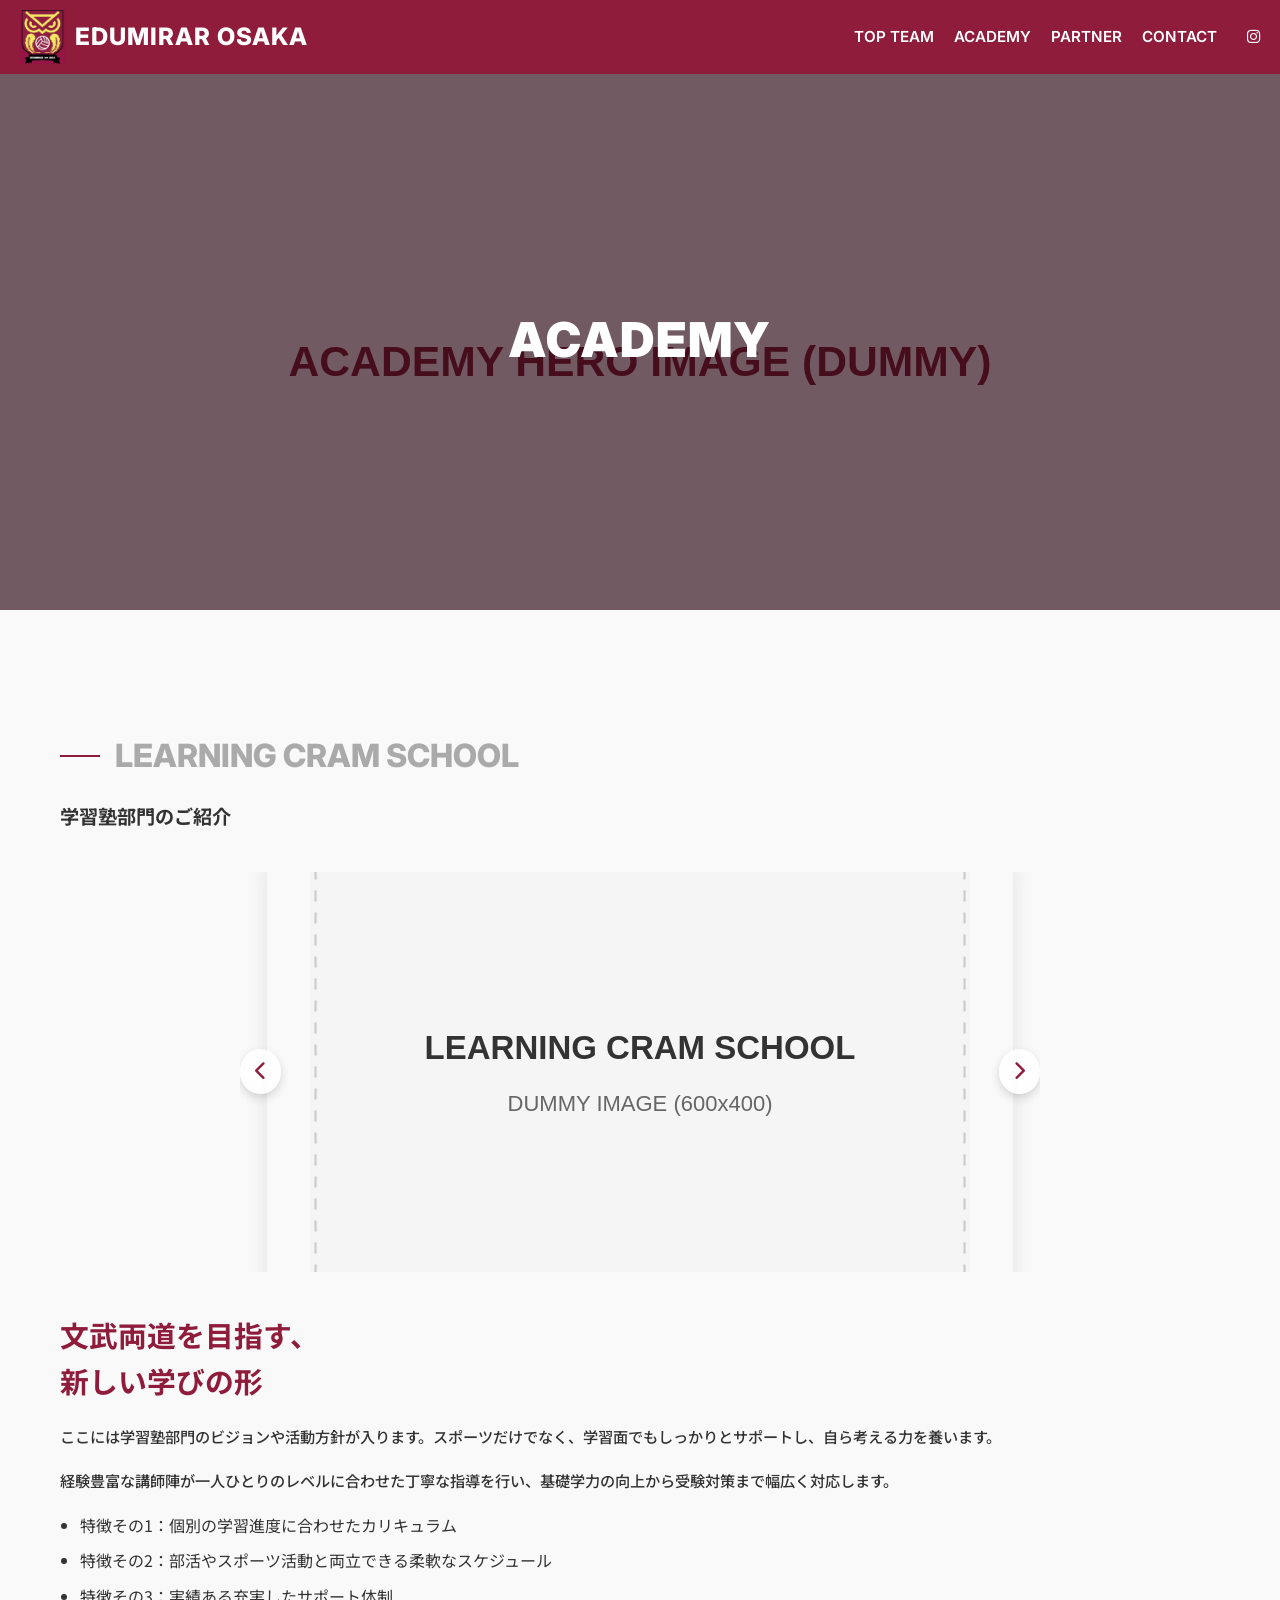
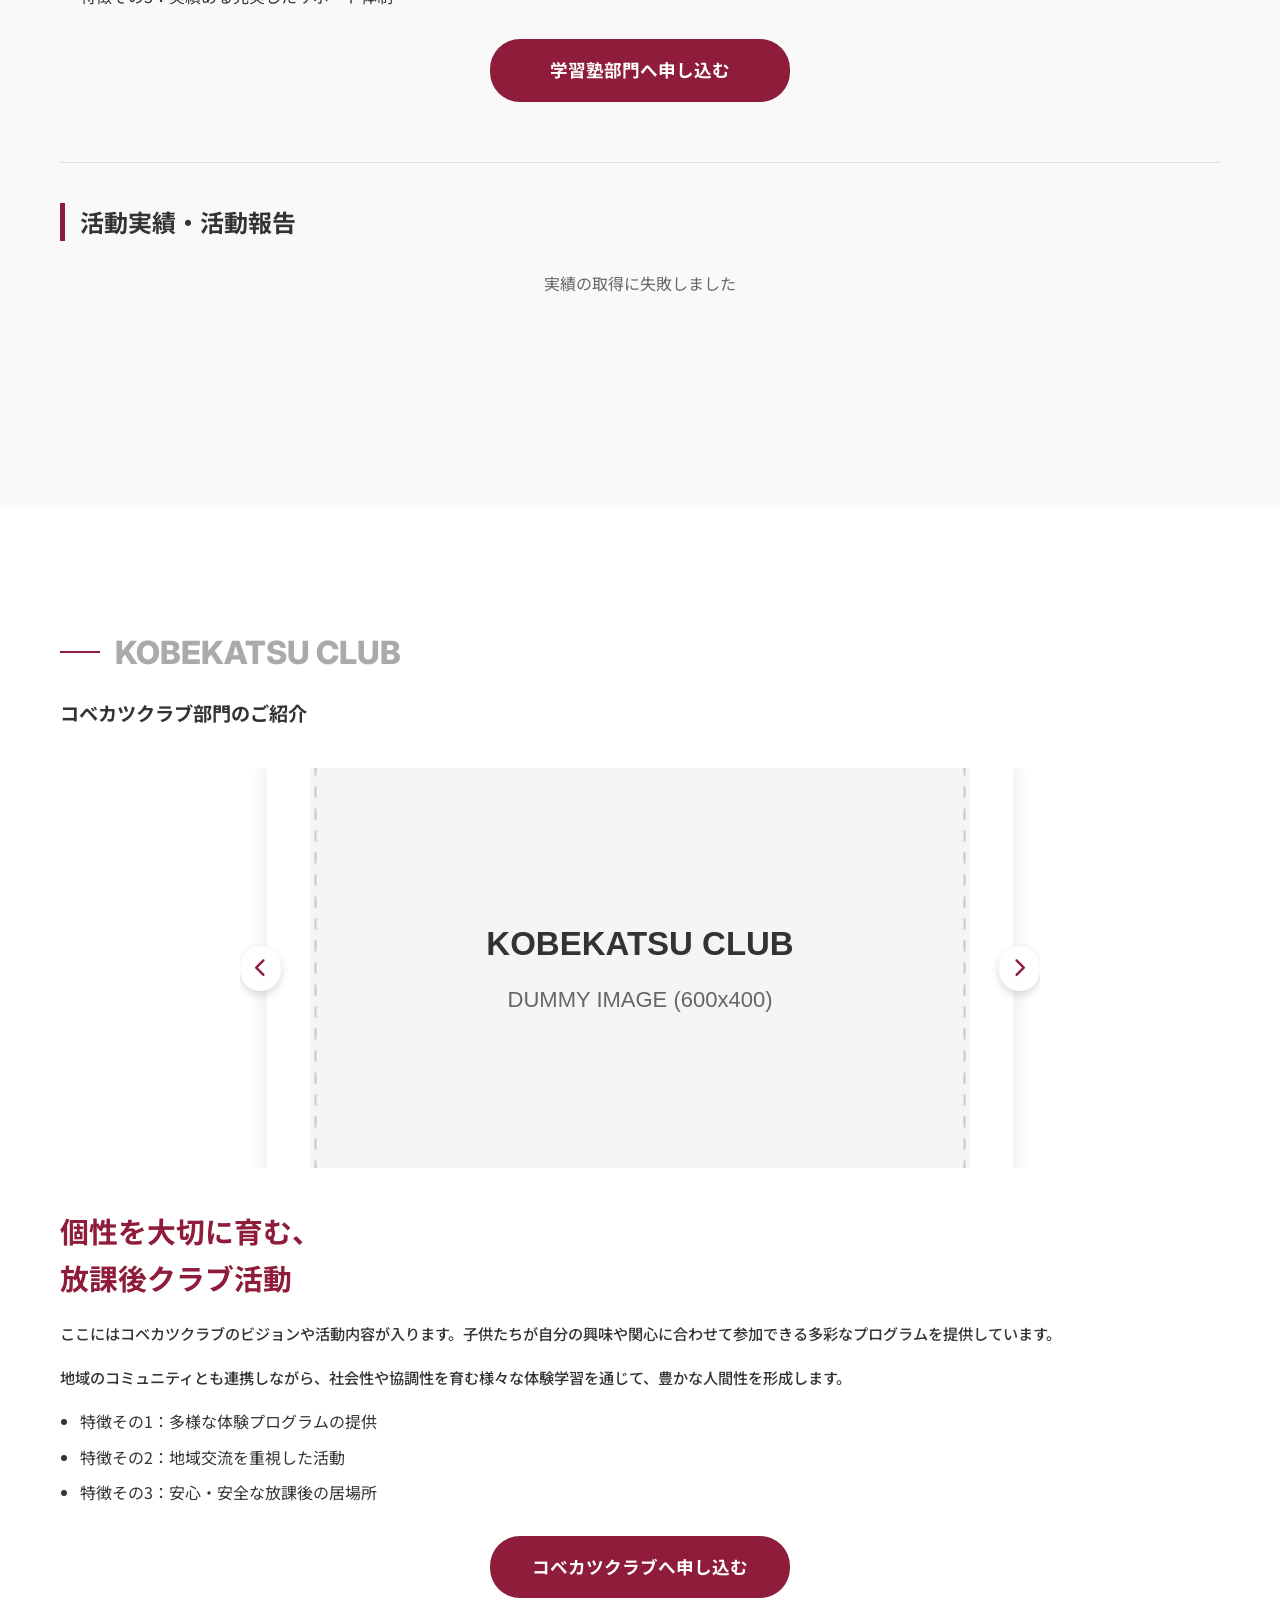
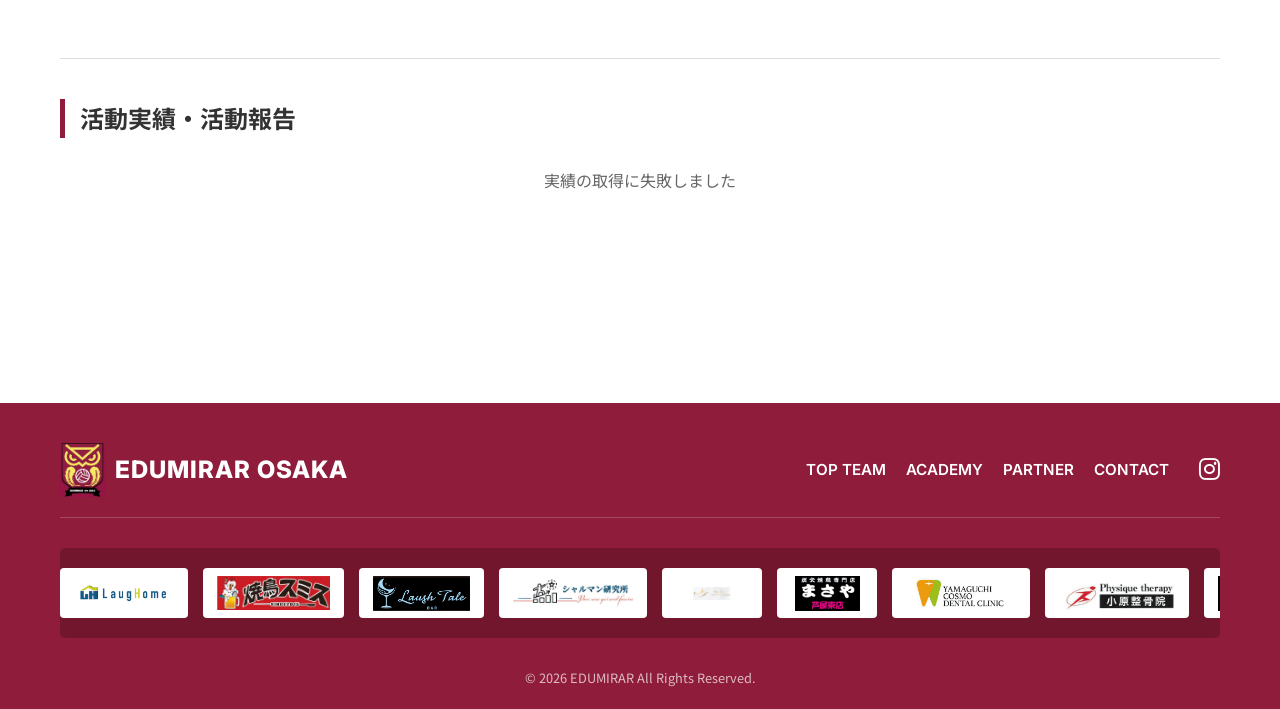
==== academy.html @ 3b564c95 "ホームページの公開用コミット" ====
<!DOCTYPE html>
<html lang="ja">

<head>
    <meta charset="UTF-8">
    <meta name="viewport" content="width=device-width, initial-scale=1.0">
    <title>ACADEMY | EDUMIRAR OFFICIAL SITE</title>
    <link rel="stylesheet" href="css/style.css">
    <link rel="stylesheet" href="https://cdnjs.cloudflare.com/ajax/libs/font-awesome/6.4.0/css/all.min.css">
    <style>
        @media (min-width: 993px) {
            .message-flex-reverse {
                flex-direction: row-reverse;
            }
        }
    </style>
</head>

<body>

    <!-- ================= HEADER ================= -->
    <header>
        <div class="header-inner">
            <div class="logo-area">
                <!-- ロゴ画像: images/logo.png -->
                <a href="index.html" style="display: flex; align-items: center; gap: 10px;">
                    <img src="images/EDU-02.png" alt="EDUMIRAR" class="logo-icon">
                    <span class="logo-text">EDUMIRAR OSAKA</span>
                </a>
            </div>

            <!-- PC Navigation -->
            <nav class="pc-nav">
                <a href="top-team.html">TOP TEAM</a>
                <a href="academy.html">ACADEMY</a>
                <a href="partner.html">PARTNER</a>
                <a href="contact.html">CONTACT</a>
                <a href="https://www.instagram.com/edumirar_osaka?igsh=d253eTNsYndmdXB6" target="_blank"
                    rel="noopener noreferrer" class="sns-icon" aria-label="Instagram"><i
                        class="fa-brands fa-instagram"></i></a>
            </nav>

            <!-- Mobile Hamburger -->
            <div class="hamburger">
                <span></span>
                <span></span>
                <span></span>
            </div>
        </div>
    </header>

    <!-- Mobile Menu Overlay -->
    <div class="mobile-menu">
        <div class="mobile-menu-grid">
            <div class="mobile-menu-block">
                <h3>TOP TEAM</h3>
                <ul>
                    <li><a href="top-team.html">年間スケジュール</a></li>
                    <li><a href="top-team.html">試合結果</a></li>
                    <li><a href="top-team.html">メンバー・スタッフ</a></li>
                    <li><a href="top-team.html">監督挨拶</a></li>
                </ul>
            </div>
            <div class="mobile-menu-block">
                <h3>ACADEMY</h3>
                <ul>
                    <li><a href="academy.html">コベカツクラブ</a></li>
                    <li><a href="academy.html">〇〇校</a></li>
                    <li><a href="academy.html">募集要項</a></li>
                    <li><a href="academy.html">問い合わせ</a></li>
                </ul>
            </div>
            <div class="mobile-menu-block">
                <h3>PARTNER</h3>
                <ul>
                    <li><a href="partner.html">法人様向け</a></li>
                    <li><a href="partner.html">個人の方向け</a></li>
                    <li><a href="partner.html">活動報告</a></li>
                    <li><a href="contact.html">問い合わせ</a></li>
                </ul>
            </div>
            <div class="mobile-menu-block">
                <h3>CONTACT</h3>
                <ul>
                    <li><a href="contact.html">入団・体験</a></li>
                    <li><a href="contact.html">練習試合申し込み</a></li>
                    <li><a href="contact.html">スポンサー各種</a></li>
                </ul>
            </div>

        </div>
    </div>

    <main class="main-content">

        <!-- Hero / Top Banner -->
        <section class="team-hero" style="background-image: url('images/academy-hero-dummy.svg');">
            <div class="hero-overlay-center">
                <h1>ACADEMY</h1>
            </div>
        </section>

        <!-- LEARNING CRAM SCHOOL SECTION -->
        <section id="cram" class="message-sec" style="background-color: #f9f9f9;">
            <div class="container line-heading-container">
                <h2 class="line-heading">LEARNING CRAM SCHOOL</h2>
                <p class="feature-head" style="text-align: left; margin-bottom: 40px;">学習塾部門のご紹介</p>
                <!-- 追加: スライドショーエリア -->
                <div class="academy-slider-container">
                    <button class="slider-arrow prev cram-prev"><i class="fa-solid fa-chevron-left"></i></button>
                    <div class="academy-slider cram-slider">
                        <div class="academy-slide active-slide">
                            <img src="images/cram-school-dummy.svg" alt="LEARNING CRAM SCHOOL 1">
                        </div>
                        <div class="academy-slide">
                            <img src="images/cram-school-dummy.svg" alt="LEARNING CRAM SCHOOL 2">
                        </div>
                        <div class="academy-slide">
                            <img src="images/cram-school-dummy.svg" alt="LEARNING CRAM SCHOOL 3">
                        </div>
                    </div>
                    <button class="slider-arrow next cram-next"><i class="fa-solid fa-chevron-right"></i></button>
                </div>

                <div class="message-flex" style="margin-top: 40px;">
                    <div class="message-right" style="flex: 1; text-align: left;">
                        <h3 style="font-size: 1.8rem; margin-bottom: 20px; color: var(--primary-color);">
                            文武両道を目指す、<br>新しい学びの形</h3>
                        <p>ここには学習塾部門のビジョンや活動方針が入ります。スポーツだけでなく、学習面でもしっかりとサポートし、自ら考える力を養います。</p>
                        <p>経験豊富な講師陣が一人ひとりのレベルに合わせた丁寧な指導を行い、基礎学力の向上から受験対策まで幅広く対応します。</p>
                        <ul style="margin-top: 20px; padding-left: 20px; list-style-type: disc;">
                            <li style="margin-bottom: 10px;">特徴その1：個別の学習進度に合わせたカリキュラム</li>
                            <li style="margin-bottom: 10px;">特徴その2：部活やスポーツ活動と両立できる柔軟なスケジュール</li>
                            <li style="margin-bottom: 10px;">特徴その3：実績ある充実したサポート体制</li>
                        </ul>
                        <!-- 追加: 申し込みページへの誘導ボタン -->
                        <div style="margin-top: 30px; text-align: center;">
                            <a href="contact.html" class="btn btn-primary"
                                style="padding: 15px 40px; font-size: 1.1rem; width: 80%; max-width: 300px;">学習塾部門へ申し込む</a>
                        </div>
                    </div>
                </div>

                <!-- 追加: 活動実績・活動報告の欄 -->
                <div class="activity-sec" style="margin-top: 60px; padding-top: 40px; border-top: 1px solid #ddd;">
                    <h3 class="activity-title" style="margin-bottom: 30px;">活動実績・活動報告</h3>
                    <div class="partner-grid" id="academy-cram-activity-list">
                        <div
                            style="background: #fff; padding: 15px; border-radius: 5px; box-shadow: 0 5px 15px rgba(0,0,0,0.05);">
                            <img src="https://placehold.co/300x200/eee/999?text=Report+1" alt="Report 1"
                                style="width: 100%; border-radius: 5px; margin-bottom: 10px;">
                            <p style="font-size: 0.85rem; color: #888;">2026.04.15</p>
                            <h4 style="font-size: 1rem; margin: 5px 0;">春期講習が終了しました</h4>
                        </div>
                        <div
                            style="background: #fff; padding: 15px; border-radius: 5px; box-shadow: 0 5px 15px rgba(0,0,0,0.05);">
                            <img src="https://placehold.co/300x200/eee/999?text=Report+2" alt="Report 2"
                                style="width: 100%; border-radius: 5px; margin-bottom: 10px;">
                            <p style="font-size: 0.85rem; color: #888;">2026.03.10</p>
                            <h4 style="font-size: 1rem; margin: 5px 0;">今年度の合格実績のご報告</h4>
                        </div>
                        <div
                            style="background: #fff; padding: 15px; border-radius: 5px; box-shadow: 0 5px 15px rgba(0,0,0,0.05);">
                            <img src="https://placehold.co/300x200/eee/999?text=Report+3" alt="Report 3"
                                style="width: 100%; border-radius: 5px; margin-bottom: 10px;">
                            <p style="font-size: 0.85rem; color: #888;">2026.02.01</p>
                            <h4 style="font-size: 1rem; margin: 5px 0;">新年度生募集のお知らせ</h4>
                        </div>
                    </div>
                </div>
            </div>
        </section>

        <!-- KOBEKATSU CLUB SECTION -->
        <section id="kobekatsu" class="message-sec">
            <div class="container line-heading-container">
                <h2 class="line-heading">KOBEKATSU CLUB</h2>
                <p class="feature-head" style="text-align: left; margin-bottom: 40px;">コベカツクラブ部門のご紹介</p>
                <!-- 追加: スライドショーエリア -->
                <div class="academy-slider-container">
                    <button class="slider-arrow prev kobekatsu-prev"><i class="fa-solid fa-chevron-left"></i></button>
                    <div class="academy-slider kobekatsu-slider">
                        <div class="academy-slide active-slide">
                            <img src="images/kobekatsu-dummy.svg" alt="KOBEKATSU CLUB 1">
                        </div>
                        <div class="academy-slide">
                            <img src="images/kobekatsu-dummy.svg" alt="KOBEKATSU CLUB 2">
                        </div>
                        <div class="academy-slide">
                            <img src="images/kobekatsu-dummy.svg" alt="KOBEKATSU CLUB 3">
                        </div>
                    </div>
                    <button class="slider-arrow next kobekatsu-next"><i class="fa-solid fa-chevron-right"></i></button>
                </div>

                <div class="message-flex" style="margin-top: 40px;">
                    <div class="message-right" style="flex: 1; text-align: left;">
                        <h3 style="font-size: 1.8rem; margin-bottom: 20px; color: var(--primary-color);">
                            個性を大切に育む、<br>放課後クラブ活動</h3>
                        <p>ここにはコベカツクラブのビジョンや活動内容が入ります。子供たちが自分の興味や関心に合わせて参加できる多彩なプログラムを提供しています。</p>
                        <p>地域のコミュニティとも連携しながら、社会性や協調性を育む様々な体験学習を通じて、豊かな人間性を形成します。</p>
                        <ul style="margin-top: 20px; padding-left: 20px; list-style-type: disc;">
                            <li style="margin-bottom: 10px;">特徴その1：多様な体験プログラムの提供</li>
                            <li style="margin-bottom: 10px;">特徴その2：地域交流を重視した活動</li>
                            <li style="margin-bottom: 10px;">特徴その3：安心・安全な放課後の居場所</li>
                        </ul>
                        <!-- 追加: 申し込みページへの誘導ボタン -->
                        <div style="margin-top: 30px; text-align: center;">
                            <a href="contact.html" class="btn btn-primary"
                                style="padding: 15px 40px; font-size: 1.1rem; width: 80%; max-width: 300px;">コベカツクラブへ申し込む</a>
                        </div>
                    </div>
                </div>

                <!-- 追加: 活動実績・活動報告の欄 -->
                <div class="activity-sec" style="margin-top: 60px; padding-top: 40px; border-top: 1px solid #ddd;">
                    <h3 class="activity-title" style="margin-bottom: 30px;">活動実績・活動報告</h3>
                    <div class="partner-grid" id="academy-kobekatsu-activity-list">
                        <div
                            style="background: #f9f9f9; padding: 15px; border-radius: 5px; box-shadow: 0 5px 15px rgba(0,0,0,0.05);">
                            <img src="https://placehold.co/300x200/eee/999?text=Report+1" alt="Report 1"
                                style="width: 100%; border-radius: 5px; margin-bottom: 10px;">
                            <p style="font-size: 0.85rem; color: #888;">2026.04.20</p>
                            <h4 style="font-size: 1rem; margin: 5px 0;">自然体験教室を開催しました</h4>
                        </div>
                        <div
                            style="background: #f9f9f9; padding: 15px; border-radius: 5px; box-shadow: 0 5px 15px rgba(0,0,0,0.05);">
                            <img src="https://placehold.co/300x200/eee/999?text=Report+2" alt="Report 2"
                                style="width: 100%; border-radius: 5px; margin-bottom: 10px;">
                            <p style="font-size: 0.85rem; color: #888;">2026.03.25</p>
                            <h4 style="font-size: 1rem; margin: 5px 0;">地域清掃ボランティア活動報告</h4>
                        </div>
                        <div
                            style="background: #f9f9f9; padding: 15px; border-radius: 5px; box-shadow: 0 5px 15px rgba(0,0,0,0.05);">
                            <img src="https://placehold.co/300x200/eee/999?text=Report+3" alt="Report 3"
                                style="width: 100%; border-radius: 5px; margin-bottom: 10px;">
                            <p style="font-size: 0.85rem; color: #888;">2026.02.15</p>
                            <h4 style="font-size: 1rem; margin: 5px 0;">工作ワークショップの様子</h4>
                        </div>
                    </div>
                </div>
            </div>
        </section>

    </main>

    <!-- ================= FOOTER ================= -->
    <footer class="new-footer">
        <div class="container">
            <div class="footer-top-row">
                <div class="logo-area">
                    <a href="index.html" style="display: flex; align-items: center; gap: 10px; color: #fff; text-decoration: none;">
                        <img src="images/EDU-02.png" alt="EDUMIRAR" class="logo-icon" style="width: 45px; height: auto;">
                        <span class="logo-text" style="font-family: var(--font-en); font-weight: 800; font-size: 1.5rem; letter-spacing: 1px;">EDUMIRAR OSAKA</span>
                    </a>
                </div>
                <nav class="footer-nav">
                    <a href="top-team.html">TOP TEAM</a>
                    <a href="academy.html">ACADEMY</a>
                    <a href="partner.html">PARTNER</a>
                    <a href="contact.html">CONTACT</a>
                    <a href="https://www.instagram.com/edumirar_osaka?igsh=d253eTNsYndmdXB6" target="_blank" rel="noopener noreferrer" class="sns-icon" aria-label="Instagram" style="font-size: 1.5rem;"><i class="fa-brands fa-instagram"></i></a>
                </nav>
            </div>

            <div class="footer-partners-ticker">
                <div class="ticker-content">
                    <div class="footer-partner-logo"><img src="images/ラホーム.svg" alt="ラホーム"></div>
                    <div class="footer-partner-logo"><img src="images/焼鳥スミス.svg" alt="焼鳥スミス"></div>
                    <div class="footer-partner-logo"><img src="images/ラフテル.svg" alt="ラフテル"></div>
                    <div class="footer-partner-logo"><img src="images/シャルマン研究所.svg" alt="シャルマン研究所"></div>
                    <div class="footer-partner-logo"><img src="images/ネオファースト.svg" alt="ネオファースト"></div>
                    <div class="footer-partner-logo"><img src="images/まさや.svg" alt="まさや"></div>
                    <div class="footer-partner-logo"><img src="images/山口コスモデンタルクリニック.svg" alt="山口コスモデンタルクリニック"></div>
                    <div class="footer-partner-logo"><img src="images/小原整骨院.svg" alt="小原整骨院"></div>
                    <div class="footer-partner-logo"><img src="images/ゴベルナンテ.svg" alt="ゴベルナンテ"></div>
                    <!-- Duplicate for infinite scroll loop -->
                    <div class="footer-partner-logo"><img src="images/ラホーム.svg" alt="ラホーム"></div>
                    <div class="footer-partner-logo"><img src="images/焼鳥スミス.svg" alt="焼鳥スミス"></div>
                    <div class="footer-partner-logo"><img src="images/ラフテル.svg" alt="ラフテル"></div>
                    <div class="footer-partner-logo"><img src="images/シャルマン研究所.svg" alt="シャルマン研究所"></div>
                    <div class="footer-partner-logo"><img src="images/ネオファースト.svg" alt="ネオファースト"></div>
                    <div class="footer-partner-logo"><img src="images/まさや.svg" alt="まさや"></div>
                    <div class="footer-partner-logo"><img src="images/山口コスモデンタルクリニック.svg" alt="山口コスモデンタルクリニック"></div>
                    <div class="footer-partner-logo"><img src="images/小原整骨院.svg" alt="小原整骨院"></div>
                    <div class="footer-partner-logo"><img src="images/ゴベルナンテ.svg" alt="ゴベルナンテ"></div>
                </div>
            </div>

            <div class="copyright" style="text-align: center; margin-top: 30px; font-size: 0.8rem; opacity: 0.7;">
                &copy; 2026 EDUMIRAR All Rights Reserved.
            </div>
        </div>
    </footer>

    <script src="js/script.js"></script>
    <script src="js/sheets-sync.js"></script>
</body>

</html>
---- css/style.css ----
@import url('https://fonts.googleapis.com/css2?family=Inter:wght@400;600;800;900&family=Noto+Sans+JP:wght@400;500;700;900&display=swap');
@import url('https://cdnjs.cloudflare.com/ajax/libs/font-awesome/6.4.0/css/all.min.css');

:root {
    --primary-color: #8e1c3a;
    --primary-light: #c08598;
    --primary-dark: #6e1129;
    --bg-primary-dark-alpha: rgba(142, 28, 58, 0.9);
    --text-main: #333333;
    --text-light: #ffffff;
    --bg-main: #ffffff;
    --bg-gray: #f5f5f5;
    --bg-dark: #333333;
    --font-en: 'Inter', sans-serif;
    --font-jp: 'Noto Sans JP', sans-serif;
    --transition: all 0.3s ease-in-out;
}

* {
    margin: 0;
    padding: 0;
    box-sizing: border-box;
}

html {
    font-size: 16px;
    scroll-behavior: smooth;
}

body {
    font-family: var(--font-jp);
    color: var(--text-main);
    background-color: var(--bg-main);
    line-height: 1.6;
    overflow-x: hidden;
}

a {
    text-decoration: none;
    color: inherit;
    transition: var(--transition);
}

ul {
    list-style: none;
}

img {
    max-width: 100%;
    height: auto;
    display: block;
}

.container {
    width: 100%;
    max-width: 1200px;
    margin: 0 auto;
    padding: 0 20px;
}

/* UTILITIES */
.bg-primary {
    background-color: var(--primary-color);
}

.bg-dark {
    background-color: var(--bg-dark);
}

.bg-light-pink {
    background-color: #e5b5c5;
}

.bg-primary-dark-alpha {
    background-color: var(--bg-primary-dark-alpha);
}

.bg-white {
    background-color: #ffffff;
}

.text-white {
    color: #ffffff !important;
}

.text-primary {
    color: var(--primary-color) !important;
}

.text-center {
    text-align: center;
}

.text-right {
    text-align: right;
}

.mt-3 {
    margin-top: 1rem;
}

.mt-4 {
    margin-top: 1.5rem;
}

.mt-5 {
    margin-top: 3rem;
}

.pt-5 {
    padding-top: 3rem;
}

.pb-5 {
    padding-bottom: 3rem;
}

.btn {
    display: inline-block;
    padding: 12px 30px;
    font-weight: bold;
    border-radius: 30px;
    text-align: center;
    cursor: pointer;
    border: 2px solid transparent;
}

.btn-sm {
    padding: 8px 20px;
    font-size: 0.9rem;
}

.btn-primary {
    background-color: var(--primary-color);
    color: #fff;
}

.btn-primary:hover {
    background-color: #fff;
    color: var(--primary-color);
    border-color: var(--primary-color);
}

.btn-primary-dark {
    background-color: var(--primary-dark);
    color: #fff;
    border-radius: 5px;
}

.btn-outline-white {
    border-color: #fff;
    color: #fff;
}

.btn-outline-white:hover {
    background-color: #fff;
    color: var(--primary-color);
}

.btn-white {
    background-color: #fff;
    color: var(--primary-color);
}

.btn-full {
    display: block;
    width: 100%;
}

.btn-text-red {
    color: #ffcccc;
    text-decoration: underline;
    display: block;
    margin-bottom: 5px;
    font-size: 0.9rem;
}

.btn-text-red:hover {
    color: #fff;
}

/* HEADER */
header {
    background-color: var(--primary-color);
    color: var(--text-light);
    position: fixed;
    top: 0;
    left: 0;
    width: 100%;
    z-index: 1000;
    padding: 10px 0;
    transition: var(--transition);
}

.header-inner {
    display: flex;
    justify-content: space-between;
    align-items: center;
    padding: 0 20px;
    max-width: 1400px;
    margin: 0 auto;
}

.logo-icon {
    width: 45px;
    height: auto;
    object-fit: contain;
}

.logo-text {
    font-family: var(--font-en);
    font-weight: 800;
    font-size: 1.5rem;
    letter-spacing: 1px;
}

.pc-nav {
    display: flex;
    align-items: center;
    gap: 20px;
}

.pc-nav a {
    font-family: var(--font-en);
    font-weight: 600;
    font-size: 0.95rem;
}

.pc-nav a:hover {
    opacity: 0.7;
}

.sns-icon {
    font-size: 1.5rem;
    margin-left: 10px;
}

.hamburger {
    display: none;
    cursor: pointer;
    z-index: 1100;
    width: 30px;
    height: 20px;
    position: relative;
}

.hamburger span {
    display: block;
    width: 100%;
    height: 2px;
    background-color: var(--text-light);
    position: absolute;
    transition: var(--transition);
}

.hamburger span:nth-child(1) {
    top: 0;
}

.hamburger span:nth-child(2) {
    top: 9px;
}

.hamburger span:nth-child(3) {
    bottom: 0;
}

.hamburger.is-active span:nth-child(1) {
    transform: translateY(9px) rotate(45deg);
}

.hamburger.is-active span:nth-child(2) {
    opacity: 0;
}

.hamburger.is-active span:nth-child(3) {
    transform: translateY(-9px) rotate(-45deg);
}

.mobile-menu {
    position: fixed;
    top: 0;
    right: -100%;
    width: 100%;
    height: 100vh;
    background-color: var(--primary-color);
    z-index: 1050;
    transition: var(--transition);
    padding: 80px 20px 40px;
    overflow-y: auto;
    opacity: 0;
}

.mobile-menu.is-active {
    right: 0;
    opacity: 1;
}

.mobile-menu-grid {
    display: grid;
    grid-template-columns: repeat(2, 1fr);
    gap: 15px;
}

.mobile-menu-block h3 {
    color: var(--text-light);
    font-size: 1.1rem;
    border-bottom: 1px solid rgba(255, 255, 255, 0.3);
    padding-bottom: 5px;
    margin-bottom: 10px;
}

.mobile-menu-block ul li a {
    display: block;
    color: var(--text-light);
    padding: 8px 0;
    font-size: 0.9rem;
}

.main-content {
    margin-top: 70px;
}

/* INDEX PAGE */
.hero-top {
    height: 80vh;
    min-height: 500px;
    background-size: cover;
    background-position: center;
    position: relative;
    display: flex;
    align-items: center;
    justify-content: center;
}

.hero-overlay {
    position: absolute;
    top: 0;
    left: 0;
    width: 100%;
    height: 100%;
    background: rgba(142, 28, 58, 0.3);
}

.hero-title {
    position: relative;
    z-index: 1;
    color: #fff;
    font-family: var(--font-en);
    font-size: 3rem;
    font-weight: 900;
    letter-spacing: 2px;
    text-shadow: 2px 2px 10px rgba(0, 0, 0, 0.5);
    text-align: center;
}

.line-heading-container {
    padding: 60px 20px;
}

.line-heading {
    font-family: var(--font-en);
    font-size: 2rem;
    font-weight: 800;
    color: #aaa;
    margin-bottom: 20px;
    display: flex;
    align-items: center;
    gap: 15px;
}

.line-heading::before {
    content: '';
    display: inline-block;
    width: 40px;
    height: 2px;
    background-color: var(--primary-color);
}

.intro-content {
    background-color: var(--primary-color);
    padding: 40px;
    border-radius: 10px;
    position: relative;
    margin-top: 20px;
    display: flex;
    align-items: center;
    gap: 40px;
}

.intro-text-area {
    flex: 1;
    color: #fff;
}

.intro-text {
    color: #fff;
    font-size: 1.5rem;
    font-weight: bold;
    margin-bottom: 20px;
}

.intro-desc {
    font-size: 0.95rem; /* ちょっと小さめ */
    line-height: 1.8;
    color: rgba(255, 255, 255, 0.9);
}

.video-container {
    position: relative;
    width: 50%;
    max-width: 600px;
    border: 5px solid rgba(255, 255, 255, 0.2);
    border-radius: 5px;
    overflow: hidden;
    flex-shrink: 0;
}

@media screen and (max-width: 900px) {
    .intro-content {
        flex-direction: column;
        padding: 30px 20px;
        gap: 20px;
    }
    .video-container {
        width: 100%;
    }
}

.play-btn {
    position: absolute;
    top: 50%;
    left: 50%;
    transform: translate(-50%, -50%);
    width: 60px;
    height: 60px;
    background-color: var(--primary-color);
    color: #fff;
    display: flex;
    align-items: center;
    justify-content: center;
    border-radius: 50%;
    font-size: 1.5rem;
    cursor: pointer;
}

.btn-top-team {
    position: absolute;
    bottom: -20px;
    right: 20px;
    background-color: #fff;
    color: var(--primary-color);
}

.feature-head {
    font-size: 1.2rem;
    font-weight: bold;
    margin-bottom: 30px;
    text-align: center;
}

.feature-grid {
    display: flex;
    flex-direction: column;
    gap: 40px;
}

.feature-item {
    background-color: var(--primary-color);
    display: flex;
    border-radius: 10px;
    overflow: hidden;
    align-items: stretch;
    position: relative;
    opacity: 0;
    transform: translateY(20px);
    transition: all 0.6s;
}

.feature-item.visible {
    opacity: 1;
    transform: translateY(0);
}

.feature-text {
    color: #fff;
    padding: 40px;
    flex: 1;
    position: relative;
}

.f-number {
    position: absolute;
    top: 10px;
    left: 20px;
    font-size: 4rem;
    opacity: 0.1;
    font-weight: 900;
}

.feature-img {
    width: 40%;
    background-color: #ccc;
}

.feature-img img {
    width: 100%;
    height: 100%;
    object-fit: cover;
}

/* ==================== FEATURES SLIDER ==================== */
.features-slider {
    margin-top: 10px;
}

.features-tabs {
    display: flex;
    gap: 0;
    border-bottom: 2px solid #e0e0e0;
}

.features-tab {
    flex: 1;
    padding: 18px 15px;
    background: none;
    border: none;
    cursor: pointer;
    text-align: center;
    position: relative;
    transition: all 0.3s ease;
    border-bottom: 3px solid transparent;
    margin-bottom: -2px;
}

.features-tab.active {
    border-bottom-color: var(--primary-color);
}

.features-tab:hover {
    background: rgba(142, 28, 58, 0.04);
}

.tab-num {
    display: block;
    font-family: var(--font-en);
    font-size: 1.8rem;
    font-weight: 900;
    color: #ddd;
    transition: color 0.3s ease;
    line-height: 1;
    margin-bottom: 6px;
}

.features-tab.active .tab-num {
    color: var(--primary-color);
}

.tab-label {
    display: block;
    font-size: 0.8rem;
    color: #999;
    font-weight: 600;
    transition: color 0.3s ease;
}

.features-tab.active .tab-label {
    color: var(--primary-color);
}

.features-slides-wrapper {
    position: relative;
    min-height: 280px;
    overflow: hidden;
}

.features-slide {
    display: none;
    align-items: center;
    gap: 40px;
    padding: 40px 10px;
    animation: fadeSlideIn 0.5s ease forwards;
}

.features-slide.active {
    display: flex;
}

@keyframes fadeSlideIn {
    from {
        opacity: 0;
        transform: translateX(20px);
    }
    to {
        opacity: 1;
        transform: translateX(0);
    }
}

.features-slide-text {
    flex: 1;
}

.features-slide-text h3 {
    font-size: 1.5rem;
    font-weight: 800;
    color: var(--text-main);
    margin-bottom: 15px;
}

.features-slide-divider {
    width: 40px;
    height: 3px;
    background: var(--primary-color);
    margin-bottom: 20px;
}

.features-slide-text p {
    font-size: 1rem;
    line-height: 2;
    color: #555;
}

.features-slide-btn {
    display: inline-block;
    margin-top: 22px;
    padding: 11px 28px;
    background-color: var(--primary-color);
    color: #fff;
    font-size: 0.9rem;
    font-weight: 700;
    border-radius: 4px;
    text-decoration: none;
    transition: background-color 0.25s ease;
}

.features-slide-btn:hover {
    background-color: var(--primary-dark);
}

.features-slide-img {
    flex: 1;
    max-width: 50%;
}

.features-slide-img img {
    width: 100%;
    border-radius: 8px;
    box-shadow: 0 5px 20px rgba(0, 0, 0, 0.08);
}

.features-progress {
    height: 3px;
    background: #e8e8e8;
    border-radius: 2px;
    overflow: hidden;
    margin-top: 5px;
}

.features-progress-bar {
    height: 100%;
    width: 0%;
    background: var(--primary-color);
    border-radius: 2px;
    transition: width 0.1s linear;
}

@media screen and (max-width: 768px) {
    .features-slide {
        flex-direction: column;
        gap: 25px;
        padding: 30px 5px;
    }

    .features-slide-img {
        max-width: 100%;
    }

    .tab-num {
        font-size: 1.3rem;
    }

    .tab-label {
        font-size: 0.7rem;
    }

    .features-tab {
        padding: 12px 8px;
    }
}

.family-inner {
    background-color: var(--primary-color);
    padding: 30px;
    border-radius: 10px;
    display: flex;
    gap: 30px;
}

.family-links {
    flex: 1;
    display: flex;
    flex-direction: column;
    gap: 15px;
}

.family-btn {
    background-color: #fff;
    padding: 15px 20px;
    border-radius: 5px;
    display: flex;
    align-items: center;
    gap: 15px;
    color: var(--primary-color);
    font-weight: bold;
}

.fam-logo {
    width: 40px;
    height: 40px;
    object-fit: contain;
}

.family-image {
    width: 40%;
}

.family-image img {
    width: 100%;
    height: 100%;
    object-fit: cover;
    border-radius: 5px;
}

.match-info-sec {
    position: relative;
    padding: 80px 20px;
    background-size: cover;
    background-position: center;
    background-attachment: fixed;
}

.match-overlay {
    position: absolute;
    top: 0;
    left: 0;
    width: 100%;
    height: 100%;
    background-color: rgba(142, 28, 58, 0.85);
    z-index: 1;
}

.match-block {
    position: relative;
    z-index: 2;
    max-width: 800px;
    margin: 0 auto 50px;
    text-align: center;
    color: #fff;
    opacity: 0;
    transform: translateY(20px);
    transition: all 0.6s;
}

.match-block.visible {
    opacity: 1;
    transform: translateY(0);
}

.match-title {
    font-family: var(--font-en);
    font-size: 2.5rem;
    font-weight: 900;
    margin-bottom: 10px;
}

.match-league {
    font-size: 1.1rem;
    font-weight: bold;
}

.match-date {
    font-size: 1.8rem;
    font-weight: 900;
    font-family: var(--font-en);
    margin-bottom: 20px;
}

.match-date span {
    font-size: 1rem;
    font-family: var(--font-jp);
}

.match-teams {
    display: flex;
    align-items: center;
    justify-content: center;
    gap: 30px;
    background: rgba(0, 0, 0, 0.2);
    padding: 20px;
    border-radius: 10px;
}

.team {
    width: 100px;
    height: 120px;
    display: flex;
    align-items: center;
    justify-content: center;
}

.white-box {
    width: 100px;
    height: 100px;
    background-color: #fff;
}

.match-vs-info {
    font-weight: bold;
    font-family: var(--font-en);
}

.match-score .score {
    font-size: 3rem;
    font-weight: 900;
    font-family: var(--font-en);
}

.top-sponsors {
    padding: 40px 0;
    background-color: #e5b5c5;
}

.sponsor-msg {
    text-align: center;
    font-weight: bold;
    margin-bottom: 20px;
    color: var(--primary-color);
}

.sponsor-grid {
    display: flex;
    flex-wrap: wrap;
    justify-content: center;
    gap: 20px;
    margin-bottom: 20px;
}

.sponsor-grid img {
    height: 60px;
    object-fit: contain;
}

/* TOP TEAM PAGE */
.team-hero {
    height: 60vh;
    background-size: cover;
    background-position: center 25%;
    position: relative;
}

.hero-overlay-center {
    position: absolute;
    top: 0;
    left: 0;
    width: 100%;
    height: 100%;
    background: rgba(0, 0, 0, 0.5);
    display: flex;
    align-items: center;
    justify-content: center;
    text-align: center;
}

.hero-overlay-center h1 {
    color: #fff;
    font-size: 3rem;
    font-family: var(--font-en);
    font-weight: 900;
    letter-spacing: 2px;
}

.ranking-sec {
    padding: 40px 0;
}

.ranking-flex {
    display: flex;
    justify-content: space-between;
    align-items: center;
}

.ranking-league {
    font-size: 1.5rem;
    margin-bottom: 10px;
}

.rank-num {
    font-size: 4rem;
    font-weight: 900;
    font-family: var(--font-en);
    line-height: 1;
}

.rank-unit {
    font-size: 1.5rem;
    font-weight: bold;
}

.rank-sub {
    font-size: 0.9rem;
    color: #aaa;
    margin-left: 10px;
}

.message-sec {
    padding: 60px 0;
}

.message-flex {
    display: flex;
    gap: 40px;
    align-items: center;
}

.message-left {
    flex: 0 0 35%;
}

.message-right {
    flex: 1;
}

.message-left h2 {
    font-size: 2.5rem;
    font-weight: 900;
    line-height: 1.2;
    margin-bottom: 20px;
}

.message-right p {
    margin-bottom: 20px;
    font-weight: 500;
    font-size: 0.95rem;
}

.schedule-sec {
    padding: 60px 0;
    overflow: hidden;
}

.calendar-slider {
    display: flex;
    align-items: center;
    justify-content: center;
    gap: 20px;
    max-width: 800px;
    margin: 0 auto;
    position: relative;
}

.slider-arrow {
    background: none;
    border: none;
    font-size: 2rem;
    color: var(--primary-color);
    cursor: pointer;
    padding: 10px;
}

.slider-track-container {
    width: 100%;
    overflow: hidden;
}

.slider-track {
    display: flex;
    justify-content: center;
    gap: 20px;
    align-items: center;
}

.slide-item {
    transition: all 0.3s;
}

.slide-item.fade-opacity {
    opacity: 0.5;
    transform: scale(0.8);
}

.active-slide {
    z-index: 2;
    transform: scale(1.1);
    box-shadow: 0 10px 20px rgba(0, 0, 0, 0.1);
}

.calendar-header {
    background: #fff;
    font-weight: bold;
    padding: 5px;
    font-family: var(--font-en);
    color: var(--text-main);
}

.staff-heading {
    padding: 10px 20px;
    border-left: 10px solid var(--primary-dark);
    margin-bottom: 30px;
}

.staff-heading h2 {
    font-size: 1.5rem;
}

.staff-grid {
    display: grid;
    grid-template-columns: repeat(auto-fill, minmax(200px, 1fr));
    gap: 20px;
}

/* CONTACT PAGE */
.contact-page {
    min-height: 80vh;
    background-color: var(--primary-color);
    padding: 40px 0 80px;
}

.page-title {
    font-size: 2rem;
    font-weight: bold;
    margin-bottom: 40px;
    font-family: var(--font-jp);
}

.contact-grid {
    display: grid;
    grid-template-columns: repeat(3, 1fr);
    gap: 30px;
}

.contact-card {
    background-color: #fff;
    width: 100%;
    border-radius: 5px;
    box-shadow: 0 10px 30px rgba(0, 0, 0, 0.1);
    display: flex;
    flex-direction: column;
    min-height: 400px;
}

.card-inner {
    padding: 40px 30px;
    display: flex;
    flex-direction: column;
    flex: 1;
    align-items: center;
    justify-content: flex-end;
    text-align: center;
    gap: 20px;
}

.badge {
    background-color: var(--primary-color);
    color: #fff;
    padding: 10px 20px;
    border-radius: 30px;
    font-size: 1.1rem;
    width: 80%;
}

.card-desc {
    font-weight: bold;
    font-size: 0.95rem;
    min-height: 50px;
}

/* PARTNER PAGE */
.partner-hero {
    height: 50vh;
    background-color: #fff;
    overflow: hidden;
    border-bottom: 5px solid var(--primary-color);
}

.hero-split {
    display: flex;
    height: 100%;
}

.hero-left {
    flex: 1;
    display: flex;
    flex-direction: column;
    justify-content: center;
    padding: 40px;
}

.hero-subtext {
    font-weight: bold;
    font-size: 1.2rem;
    margin-bottom: 10px;
}

.hero-maintext {
    font-family: var(--font-en);
    font-size: 4rem;
    font-weight: 900;
}

.hero-img-right {
    flex: 1;
    background-size: cover;
    background-position: center;
}

.hero-img-right img {
    width: 100%;
    height: 100%;
    object-fit: cover;
}

.partner-logos-sec {
    padding: 60px 0;
}

.title-with-icon {
    display: inline-flex;
    align-items: center;
    justify-content: center;
    gap: 10px;
    font-family: var(--font-en);
    font-size: 2rem;
    border-bottom: 2px solid #fff;
    padding-bottom: 10px;
    margin-bottom: 30px;
}

.title-with-icon img {
    display: inline-block;
    flex-shrink: 0;
}

.partner-grid {
    display: grid;
    grid-template-columns: repeat(3, 1fr);
    gap: 15px;
    margin-bottom: 30px;
    justify-items: center;
}

.partner-grid img {
    background: #fff;
    padding: 10px;
    border-radius: 5px;
    width: 100%;
    max-width: 250px;
    object-fit: contain;
}

.partner-plan {
    padding: 60px 0;
}

.plan-flex {
    display: flex;
    gap: 40px;
    align-items: center;
}

.plan-info {
    flex: 1;
    color: #fff;
    padding: 40px;
    border-radius: 10px;
}

.box-red {
    background-color: var(--primary-color);
    box-shadow: 5px 5px 0px var(--primary-dark);
}

.plan-info h2 {
    font-family: var(--font-en);
    font-size: 2.5rem;
    font-weight: 900;
    margin-bottom: 10px;
}

.small-text {
    font-size: 0.9rem;
    margin-bottom: 20px;
}

.highlight-text {
    font-weight: bold;
    font-size: 1.1rem;
    margin-bottom: 15px;
    padding-bottom: 15px;
    border-bottom: 1px dotted rgba(255, 255, 255, 0.5);
}

.plan-details {
    font-size: 0.85rem;
}

.plan-img {
    width: 40%;
    display: flex;
    justify-content: center;
    align-items: center;
}

.plan-img img {
    max-width: 100%;
    width: 100%;
    height: auto;
    max-height: 350px;
    object-fit: contain;
    border-radius: 5px;
}

.personal-fund {
    padding: 60px 0;
}

.hash-tag {
    font-weight: bold;
    font-size: 1.2rem;
}

.fund-title {
    font-family: var(--font-en);
    font-size: 3rem;
    font-weight: 900;
}

.fund-info {
    flex: 1;
}

.fund-img {
    width: 40%;
}

.fund-img img {
    width: 100%;
    background: #ccc;
    min-height: 200px;
}

.activity-sec {
    padding: 60px 0;
}

.activity-title {
    font-weight: bold;
    border-left: 5px solid var(--primary-color);
    padding-left: 15px;
    font-size: 1.5rem;
}

/* FOOTER */
footer {
    background-color: var(--primary-color);
    color: var(--text-light);
    padding: 60px 0 20px;
}

.sitemap-title {
    display: flex;
    align-items: center;
    justify-content: center;
    gap: 15px;
    margin-bottom: 40px;
}

.sitemap-title h2 {
    font-family: var(--font-jp);
    font-weight: 800;
    font-size: 1.8rem;
}

.sitemap-title span {
    font-family: var(--font-en);
    font-size: 1.5rem;
    font-weight: 900;
}

.sitemap-container {
    display: grid;
    grid-template-columns: repeat(auto-fit, minmax(150px, 1fr));
    gap: 30px;
    border: 2px solid rgba(255, 255, 255, 0.8);
    padding: 30px;
    border-radius: 5px;
    margin-bottom: 40px;
}

.sitemap-col h3 {
    font-size: 1rem;
    border: 2px solid white;
    display: inline-block;
    padding: 4px 15px;
    margin-bottom: 20px;
    font-weight: bold;
}

.sitemap-col ul li {
    margin-bottom: 10px;
    position: relative;
    padding-left: 15px;
}

.sitemap-col ul li::before {
    content: '・';
    position: absolute;
    left: 0;
}

.sitemap-col ul li a {
    font-size: 0.85rem;
}

.sitemap-col ul li a:hover {
    text-decoration: underline;
}

.footer-partners {
    display: flex;
    flex-wrap: wrap;
    justify-content: center;
    gap: 15px;
    background-color: rgba(0, 0, 0, 0.2);
    padding: 20px;
    border-radius: 5px;
}

.footer-partner-logo {
    height: 40px;
    background-color: #fff;
    padding: 5px;
    border-radius: 3px;
    display: flex;
    align-items: center;
    justify-content: center;
}

.footer-partner-logo img {
    max-height: 100%;
}

.copyright {
    text-align: center;
    margin-top: 30px;
    font-size: 0.8rem;
    opacity: 0.7;
}

/* MEDIA QUERIES (Responsive) */
@media screen and (max-width: 992px) {
    .pc-nav {
        display: none;
    }

    .hamburger {
        display: block;
    }

    .sitemap-container {
        grid-template-columns: repeat(2, 1fr);
    }

    .contact-grid {
        grid-template-columns: 1fr;
    }

    .ranking-flex {
        flex-direction: column;
        gap: 20px;
        text-align: center;
    }

    .message-flex {
        flex-direction: column;
        text-align: center;
    }

    .plan-flex {
        flex-direction: column;
    }

    .plan-img,
    .fund-img {
        width: 100%;
    }
}

@media screen and (max-width: 768px) {
    .hero-split {
        flex-direction: column;
    }

    .partner-grid {
        grid-template-columns: repeat(2, 1fr);
    }

    .family-inner {
        flex-direction: column;
    }

    .family-image {
        width: 100%;
    }

    .feature-item {
        flex-direction: column;
    }

    .feature-img {
        width: 100%;
        height: 200px;
    }
}

@media screen and (max-width: 576px) {
    .sitemap-container {
        grid-template-columns: 1fr;
    }

    .logo-text {
        font-size: 1.2rem;
    }

    .hero-title {
        font-size: 2rem;
    }

    .match-teams {
        flex-direction: column;
        gap: 15px;
    }
}

/* Academy Slider Styles */
.academy-slider-container {
    display: flex;
    align-items: center;
    justify-content: center;
    gap: 20px;
    max-width: 800px;
    margin: 0 auto;
    position: relative;
    overflow: hidden;
}

.academy-slider {
    width: 100%;
    position: relative;
    height: 400px;
}

.academy-slide {
    position: absolute;
    top: 0;
    left: 0;
    width: 100%;
    height: 100%;
    opacity: 0;
    transition: opacity 0.5s ease-in-out;
    display: flex;
    justify-content: center;
}

.academy-slide.active-slide {
    opacity: 1;
    z-index: 10;
}

.academy-slide img {
    max-height: 100%;
    width: 100%;
    object-fit: contain;
}

@media screen and (max-width: 768px) {
    .academy-slider {
        height: 250px;
    }
}

/* Slider Arrow Base Styles */
.slider-arrow {
    background: rgba(255, 255, 255, 0.9);
    border: none;
    border-radius: 50%;
    width: 45px;
    height: 45px;
    font-size: 1.2rem;
    color: var(--primary-color);
    cursor: pointer;
    z-index: 20;
    display: flex;
    align-items: center;
    justify-content: center;
    box-shadow: 0 4px 10px rgba(0, 0, 0, 0.15);
    transition: all 0.3s ease;
}

.slider-arrow:hover {
    background: var(--primary-color);
    color: #fff;
    transform: scale(1.1);
}

/* ============================================
   スポンサー ランク別レイアウト
   ============================================ */

/* ランクブロック共通 */
.sponsor-rank-block {
    margin-bottom: 40px;
}

/* ランクラベル */
.sponsor-rank-label {
    font-family: var(--font-en);
    font-size: 1rem;
    font-weight: 900;
    letter-spacing: 0.12em;
    margin-bottom: 18px;
    padding: 6px 20px;
    display: inline-block;
    border-radius: 30px;
}

.gold-label {
    background: linear-gradient(135deg, #c8a000, #f5d560, #b8860b);
    color: #4a3500;
    box-shadow: 0 2px 10px rgba(200, 160, 0, 0.4);
}

.silver-label {
    background: linear-gradient(135deg, #888, #d0d0d0, #777);
    color: #222;
    box-shadow: 0 2px 10px rgba(150, 150, 150, 0.3);
}

.bronze-label {
    background: linear-gradient(135deg, #8b4513, #cd7f32, #7a3b0e);
    color: #fff;
    box-shadow: 0 2px 10px rgba(139, 69, 19, 0.3);
}

.supplier-label {
    background: linear-gradient(135deg, #2c5f2e, #63a375);
    color: #fff;
    box-shadow: 0 2px 10px rgba(44, 95, 46, 0.3);
}

/* GOLD: 1枠のみ、最大サイズで中央配置 */
.sponsor-logos-gold {
    display: flex;
    justify-content: center;
    align-items: center;
    margin-bottom: 10px;
}

.logo-gold {
    background: #fff;
    border-radius: 10px;
    padding: 20px 40px;
    box-shadow: 0 4px 20px rgba(200, 160, 0, 0.5), 0 0 0 3px #f5d560;
    display: flex;
    align-items: center;
    justify-content: center;
    transition: transform 0.2s;
}

.logo-gold:hover {
    transform: scale(1.03);
}

.logo-gold img {
    width: 280px;
    max-width: 90vw;
    height: auto;
    object-fit: contain;
}

/* SILVER: 中サイズ、横並び中央 */
.sponsor-logos-silver {
    display: flex;
    flex-wrap: wrap;
    justify-content: center;
    gap: 24px;
}

.logo-silver {
    background: #fff;
    border-radius: 8px;
    padding: 14px 28px;
    box-shadow: 0 3px 12px rgba(150, 150, 150, 0.35), 0 0 0 2px #d0d0d0;
    display: flex;
    align-items: center;
    justify-content: center;
    transition: transform 0.2s;
}

.logo-silver:hover {
    transform: scale(1.03);
}

.logo-silver img {
    width: 200px;
    max-width: 80vw;
    height: auto;
    object-fit: contain;
}

/* BRONZE: 小サイズ、グリッド配置 */
.sponsor-logos-bronze {
    display: flex;
    flex-wrap: wrap;
    justify-content: center;
    gap: 18px;
}

.logo-bronze {
    background: #fff;
    border-radius: 6px;
    padding: 10px 20px;
    box-shadow: 0 2px 8px rgba(139, 69, 19, 0.2), 0 0 0 1.5px #cd7f32;
    display: flex;
    align-items: center;
    justify-content: center;
    transition: transform 0.2s;
}

.logo-bronze:hover {
    transform: scale(1.03);
}

.logo-bronze img {
    width: 140px;
    max-width: 70vw;
    height: auto;
    object-fit: contain;
}

/* フッタースポンサーロゴはやや大きめに */
.footer-partner-logo {
    height: 50px;
    min-width: 100px;
    background-color: #fff;
    padding: 6px 14px;
    border-radius: 4px;
    display: flex;
    align-items: center;
    justify-content: center;
}

.footer-partner-logo img {
    height: 35px;
    width: auto;
    max-width: 120px;
    object-fit: contain;
    display: block;
}

/* レスポンシブ: スポンサー */
@media screen and (max-width: 768px) {
    .logo-gold img {
        width: 200px;
    }

    .logo-silver img {
        width: 140px;
    }

    .logo-bronze img {
        width: 100px;
    }

    .logo-gold {
        padding: 14px 24px;
    }

    .logo-silver {
        padding: 10px 18px;
    }
}

/* ==================== FAMILY CARDS ==================== */
.family-cards {
    display: grid;
    grid-template-columns: repeat(3, 1fr);
    gap: 25px;
    margin-top: 30px;
}

.family-card {
    display: flex;
    flex-direction: column;
    background: #fff;
    border-radius: 12px;
    overflow: hidden;
    box-shadow: 0 5px 20px rgba(0, 0, 0, 0.08);
    transition: transform 0.3s ease, box-shadow 0.3s ease;
    text-decoration: none;
    color: inherit;
}

.family-card:hover {
    transform: translateY(-5px);
    box-shadow: 0 10px 30px rgba(142, 28, 58, 0.15);
}

.family-card-upper {
    padding: 25px 20px;
    text-align: center;
    background: linear-gradient(135deg, var(--primary-color), var(--primary-dark));
    color: #fff;
    flex: 1;
}

.family-card-logo {
    width: 50px;
    height: auto;
    margin-bottom: 10px;
}

.family-card-upper h3 {
    font-family: var(--font-en);
    font-size: 1.4rem;
    font-weight: 900;
    margin-bottom: 2px;
    letter-spacing: 1px;
}

.family-card-subtitle {
    font-family: var(--font-en);
    font-size: 0.75rem;
    opacity: 0.8;
    margin-bottom: 12px;
    letter-spacing: 0.5px;
}

.family-card-desc {
    font-size: 0.85rem;
    line-height: 1.7;
    opacity: 0.95;
}

.family-card-lower {
    background: #f9f5f6;
    padding: 15px;
    text-align: center;
}

.family-card-lower img {
    width: 100%;
    height: 180px;
    object-fit: contain;
}

@media screen and (max-width: 992px) {
    .family-cards {
        grid-template-columns: 1fr;
        max-width: 450px;
        margin-left: auto;
        margin-right: auto;
    }
}

/* =========================================
   HEADER SPONSOR TICKER
   ========================================= */
.header-sponsor-ticker {
    width: 100%;
    height: 60px;
    background-color: #fff;
    position: fixed;
    top: 0;
    left: 0;
    z-index: 1001;
}

.header-sponsor-ticker + header {
    top: 60px; /* Adjust header top to make room for ticker */
}

.header-sponsor-ticker + header + .mobile-menu {
    padding-top: 140px; /* Adjust mobile menu padding */
}

/* For main content after header + ticker across different pages */
.header-sponsor-ticker ~ .main-content {
    margin-top: 130px;
}

.header-sponsor-ticker .ticker-content {
    display: flex;
    align-items: center;
    height: 100%;
    padding-top: 8px; /* ロゴ全体を少し下に移動 */
    box-sizing: border-box;
    gap: 30px;
    animation: ticker-scroll 30s linear infinite;
    width: max-content;
}

@keyframes ticker-scroll {
    0% { transform: translateX(0); }
    100% { transform: translateX(-50%); }
}

.header-sponsor-ticker .ticker-content img {
    height: 40px;
    width: auto;
    object-fit: contain;
}

/* =========================================
   NEW REDESIGNED FOOTER
   ========================================= */
.new-footer {
    background-color: var(--primary-color);
    color: var(--text-light);
    padding: 40px 0 20px;
}

.footer-top-row {
    display: flex;
    justify-content: space-between;
    align-items: center;
    margin-bottom: 30px;
    border-bottom: 1px solid rgba(255,255,255,0.2);
    padding-bottom: 20px;
}

.footer-top-row .logo-area a {
    color: #fff;
    text-decoration: none;
    transition: var(--transition);
}

.footer-top-row .logo-area a:hover {
    opacity: 0.8;
}

.footer-nav {
    display: flex;
    align-items: center;
    gap: 20px;
    flex-wrap: wrap;
}

.footer-nav a {
    font-family: var(--font-en);
    font-weight: 600;
    font-size: 0.95rem;
    color: #fff;
    transition: var(--transition);
}

.footer-nav a:hover {
    opacity: 0.7;
}

@media screen and (max-width: 768px) {
    .footer-top-row {
        flex-direction: column;
        gap: 20px;
    }
    .footer-nav {
        justify-content: center;
    }
}

.footer-partners-ticker {
    width: 100%;
    overflow: hidden;
    background-color: rgba(0, 0, 0, 0.2);
    padding: 20px 0;
    border-radius: 5px;
    margin-bottom: 20px;
    display: flex;
}

.ticker-content {
    display: flex;
    align-items: center;
    gap: 15px;
    animation: ticker-scroll 40s linear infinite;
    width: max-content;
}

@keyframes ticker-scroll {
    0% { transform: translateX(0); }
    100% { transform: translateX(-50%); }
}

.footer-partners-ticker .ticker-content img {
    height: 35px;
    width: auto;
    max-width: 120px;
    object-fit: contain;
    display: block;
}
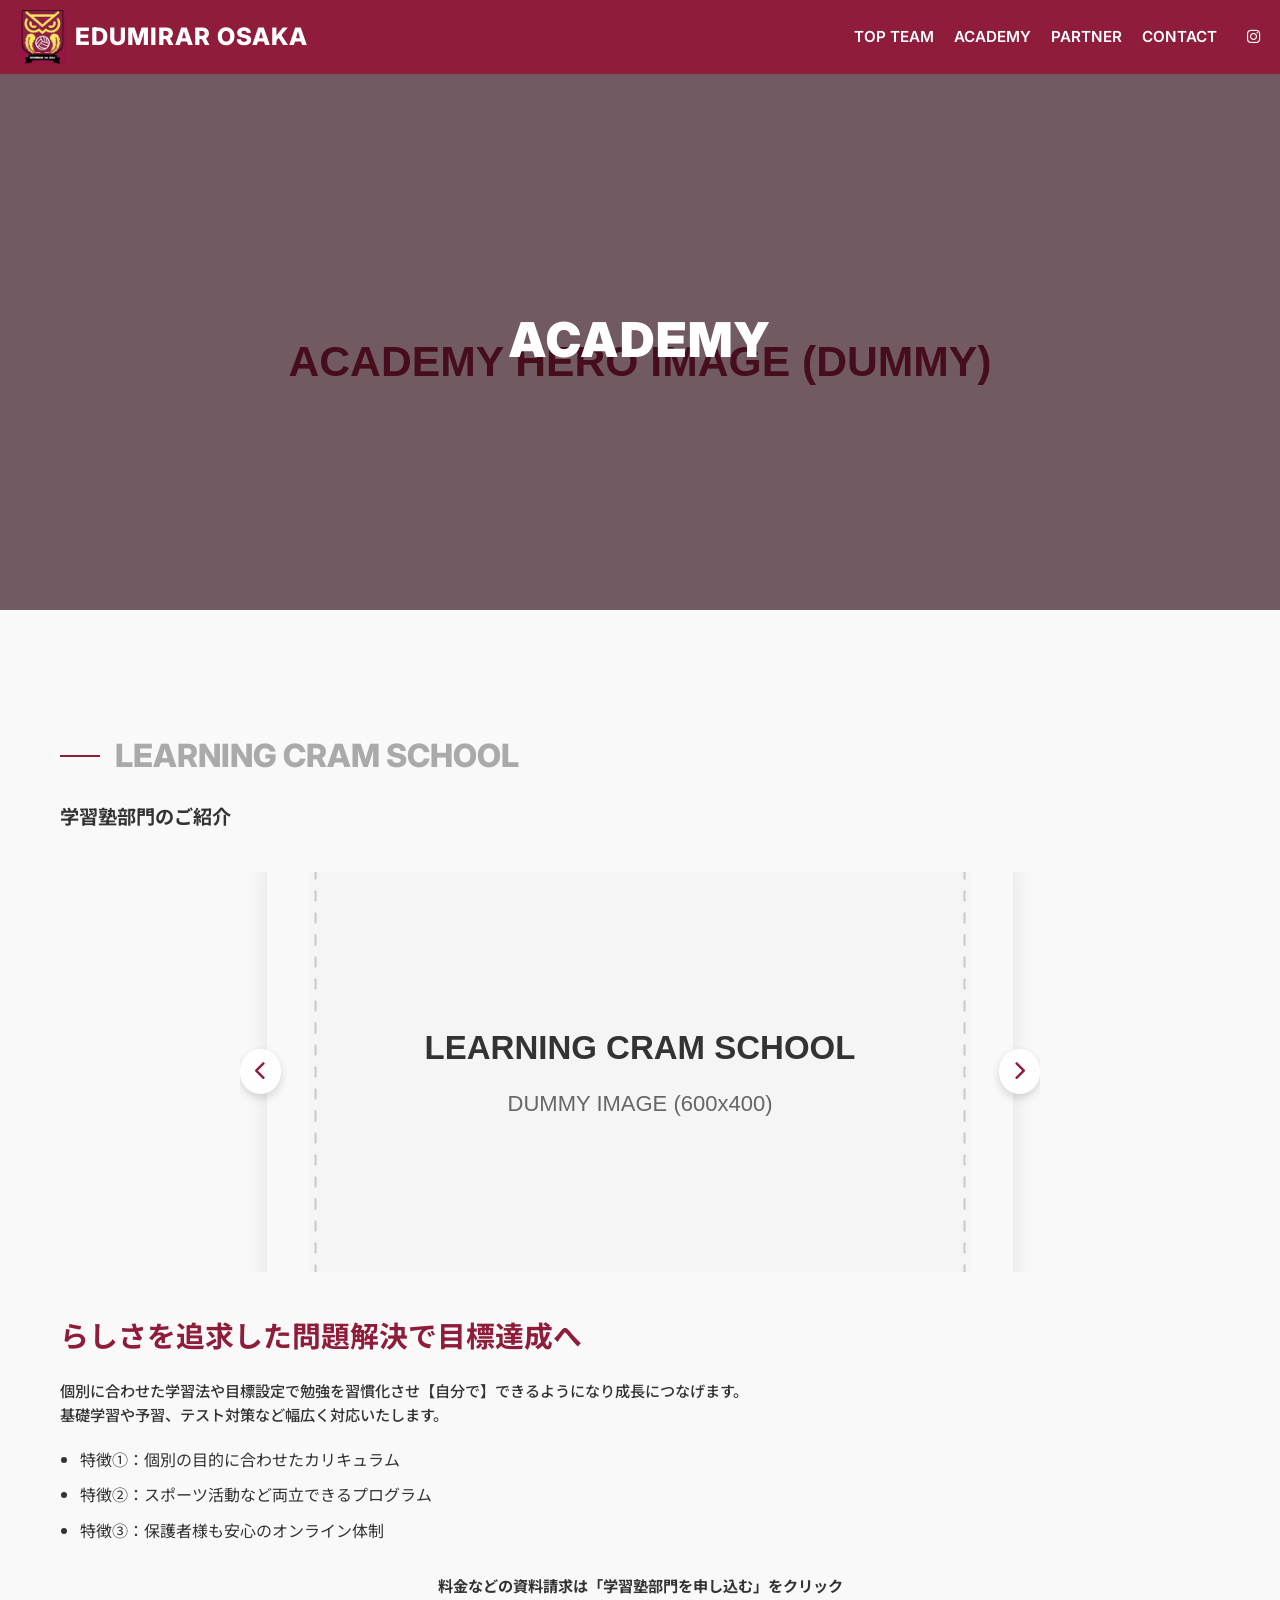
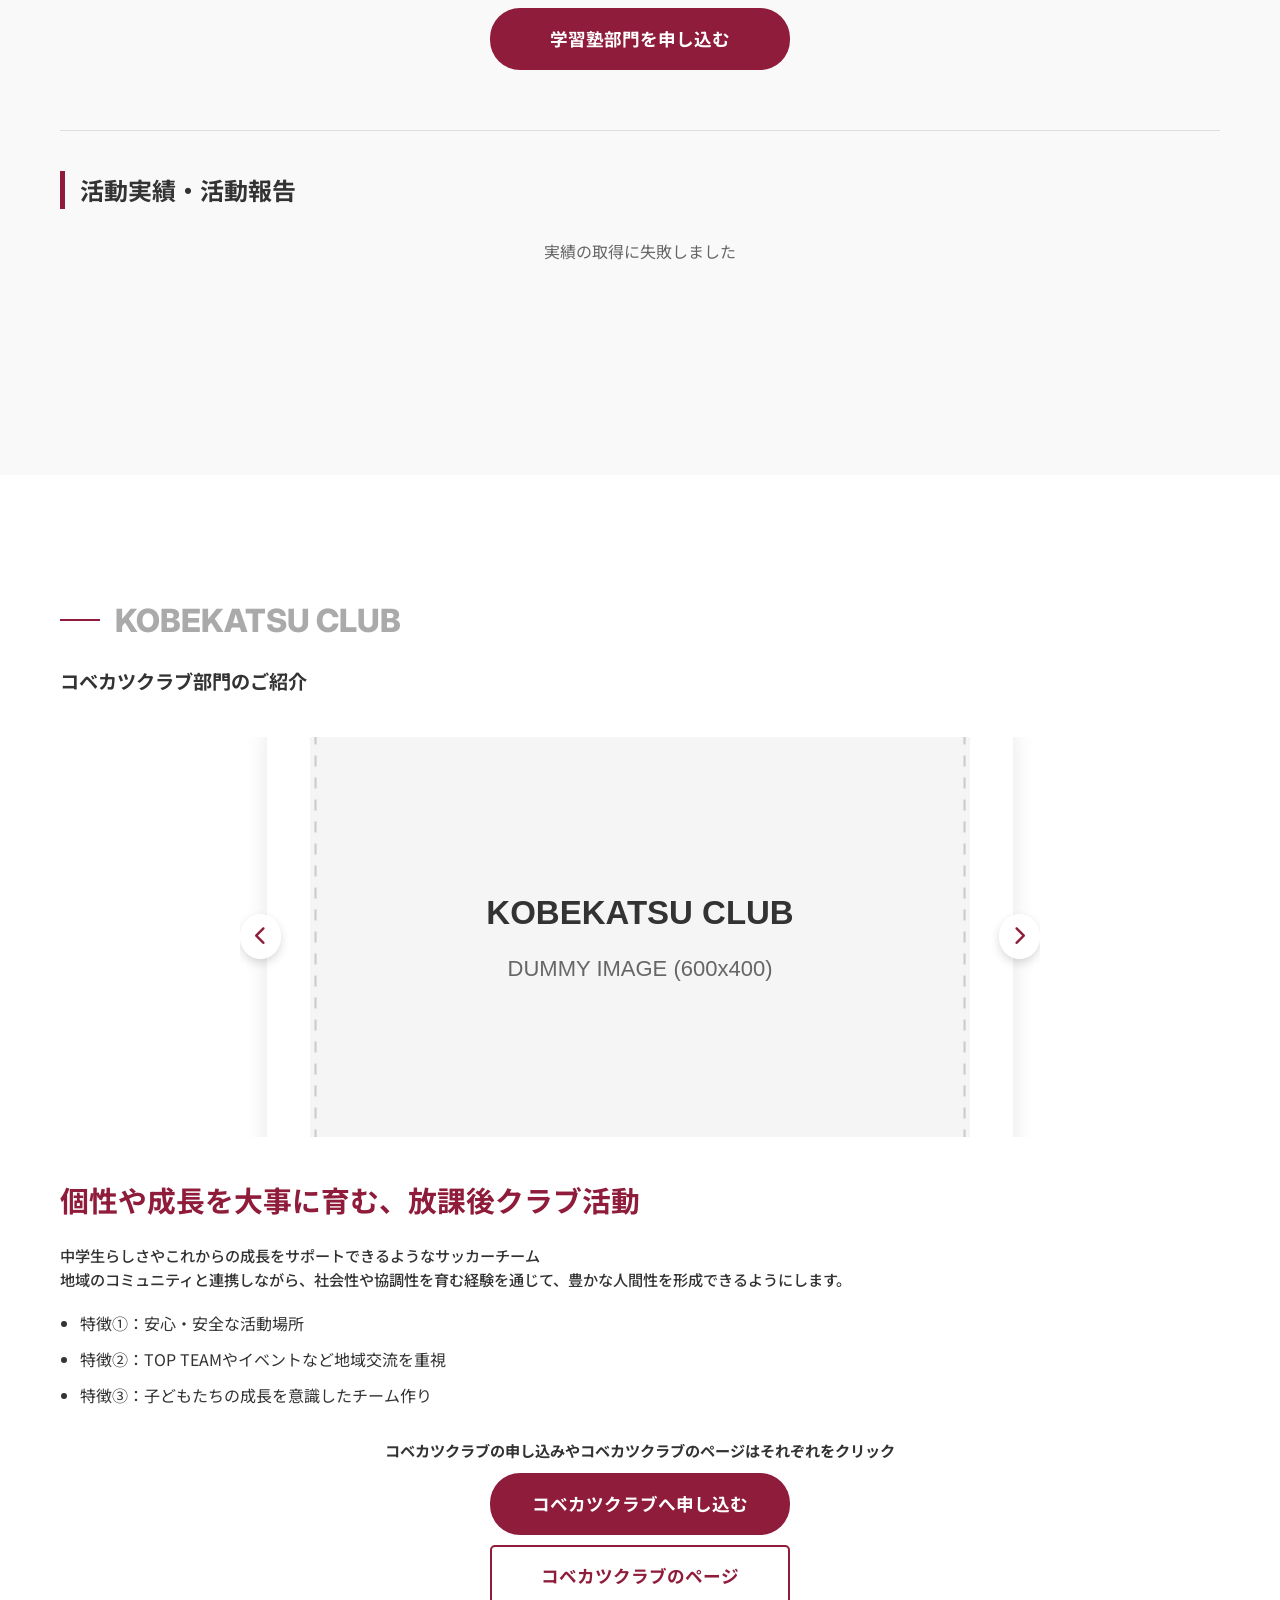
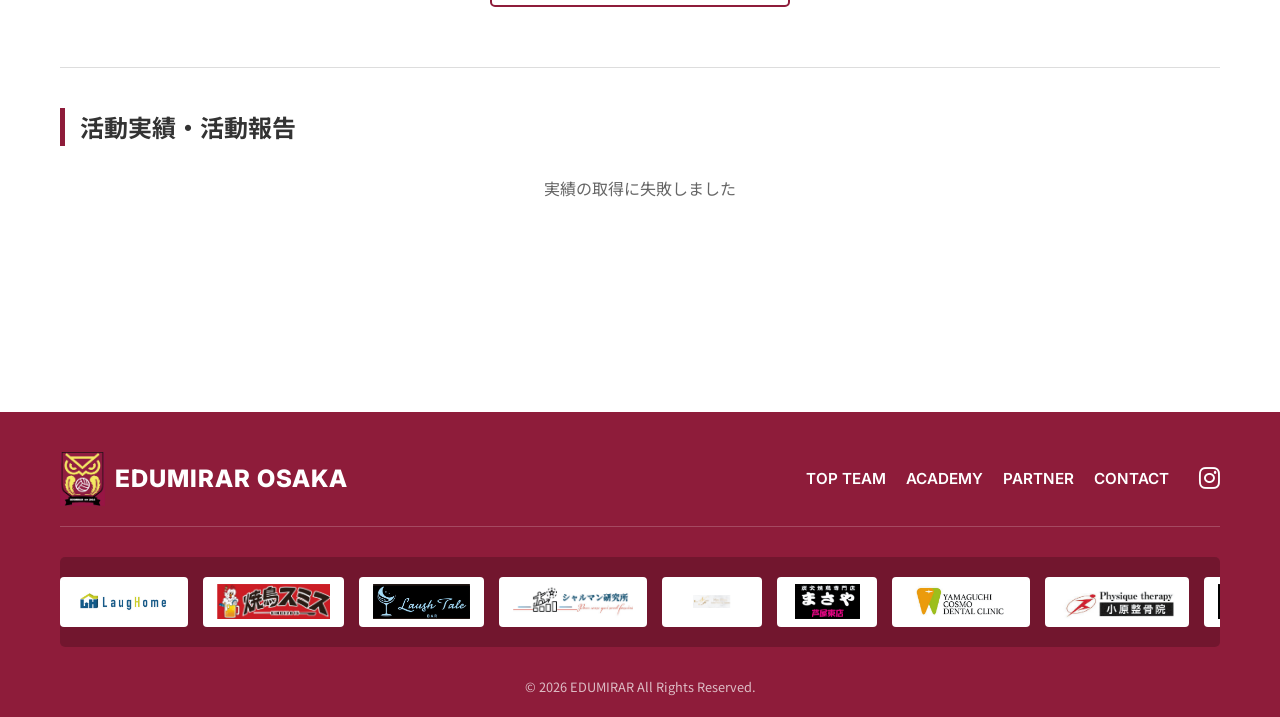
==== commit f3c08d3c: "fix: ハンバーガーメニュー修正、PERSONAL FUND更新、個人出資LP追加、選手写真設定" ====
--- a/academy.html
+++ b/academy.html
@@ -125,18 +125,19 @@
                 <div class="message-flex" style="margin-top: 40px;">
                     <div class="message-right" style="flex: 1; text-align: left;">
                         <h3 style="font-size: 1.8rem; margin-bottom: 20px; color: var(--primary-color);">
-                            文武両道を目指す、<br>新しい学びの形</h3>
-                        <p>ここには学習塾部門のビジョンや活動方針が入ります。スポーツだけでなく、学習面でもしっかりとサポートし、自ら考える力を養います。</p>
-                        <p>経験豊富な講師陣が一人ひとりのレベルに合わせた丁寧な指導を行い、基礎学力の向上から受験対策まで幅広く対応します。</p>
+                            らしさを追求した問題解決で目標達成へ</h3>
+                        <p>個別に合わせた学習法や目標設定で勉強を習慣化させ【自分で】できるようになり成長につなげます。<br>
+                        基礎学習や予習、テスト対策など幅広く対応いたします。</p>
                         <ul style="margin-top: 20px; padding-left: 20px; list-style-type: disc;">
-                            <li style="margin-bottom: 10px;">特徴その1：個別の学習進度に合わせたカリキュラム</li>
-                            <li style="margin-bottom: 10px;">特徴その2：部活やスポーツ活動と両立できる柔軟なスケジュール</li>
-                            <li style="margin-bottom: 10px;">特徴その3：実績ある充実したサポート体制</li>
+                            <li style="margin-bottom: 10px;">特徴①：個別の目的に合わせたカリキュラム</li>
+                            <li style="margin-bottom: 10px;">特徴②：スポーツ活動など両立できるプログラム</li>
+                            <li style="margin-bottom: 10px;">特徴③：保護者様も安心のオンライン体制</li>
                         </ul>
                         <!-- 追加: 申し込みページへの誘導ボタン -->
                         <div style="margin-top: 30px; text-align: center;">
+                            <p style="font-size: 0.95rem; margin-bottom: 10px; font-weight: bold;">料金などの資料請求は「学習塾部門を申し込む」をクリック</p>
                             <a href="contact.html" class="btn btn-primary"
-                                style="padding: 15px 40px; font-size: 1.1rem; width: 80%; max-width: 300px;">学習塾部門へ申し込む</a>
+                                style="padding: 15px 40px; font-size: 1.1rem; width: 80%; max-width: 300px;">学習塾部門を申し込む</a>
                         </div>
                     </div>
                 </div>
@@ -196,18 +197,25 @@
                 <div class="message-flex" style="margin-top: 40px;">
                     <div class="message-right" style="flex: 1; text-align: left;">
                         <h3 style="font-size: 1.8rem; margin-bottom: 20px; color: var(--primary-color);">
-                            個性を大切に育む、<br>放課後クラブ活動</h3>
-                        <p>ここにはコベカツクラブのビジョンや活動内容が入ります。子供たちが自分の興味や関心に合わせて参加できる多彩なプログラムを提供しています。</p>
-                        <p>地域のコミュニティとも連携しながら、社会性や協調性を育む様々な体験学習を通じて、豊かな人間性を形成します。</p>
+                            個性や成長を大事に育む、放課後クラブ活動</h3>
+                        <p>中学生らしさやこれからの成長をサポートできるようなサッカーチーム<br>
+                        地域のコミュニティと連携しながら、社会性や協調性を育む経験を通じて、豊かな人間性を形成できるようにします。</p>
                         <ul style="margin-top: 20px; padding-left: 20px; list-style-type: disc;">
-                            <li style="margin-bottom: 10px;">特徴その1：多様な体験プログラムの提供</li>
-                            <li style="margin-bottom: 10px;">特徴その2：地域交流を重視した活動</li>
-                            <li style="margin-bottom: 10px;">特徴その3：安心・安全な放課後の居場所</li>
+                            <li style="margin-bottom: 10px;">特徴①：安心・安全な活動場所</li>
+                            <li style="margin-bottom: 10px;">特徴②：TOP TEAMやイベントなど地域交流を重視</li>
+                            <li style="margin-bottom: 10px;">特徴③：子どもたちの成長を意識したチーム作り</li>
                         </ul>
                         <!-- 追加: 申し込みページへの誘導ボタン -->
                         <div style="margin-top: 30px; text-align: center;">
-                            <a href="contact.html" class="btn btn-primary"
-                                style="padding: 15px 40px; font-size: 1.1rem; width: 80%; max-width: 300px;">コベカツクラブへ申し込む</a>
+                            <p style="font-size: 0.95rem; margin-bottom: 10px; font-weight: bold;">コベカツクラブの申し込みやコベカツクラブのページはそれぞれをクリック</p>
+                            <div style="display: flex; flex-direction: column; gap: 10px; align-items: center;">
+                                <a href="contact.html" class="btn btn-primary"
+                                    style="padding: 15px 40px; font-size: 1.1rem; width: 80%; max-width: 300px;">コベカツクラブへ申し込む</a>
+                                <a href="#kobekatsu" class="btn btn-outline"
+                                    style="padding: 15px 40px; font-size: 1.1rem; width: 80%; max-width: 300px; border: 2px solid var(--primary-color); color: var(--primary-color); background: transparent; text-decoration: none; border-radius: 5px; font-weight: bold; transition: all 0.3s;"
+                                    onmouseover="this.style.background='var(--primary-color)'; this.style.color='#fff';"
+                                    onmouseout="this.style.background='transparent'; this.style.color='var(--primary-color)';">コベカツクラブのページ</a>
+                            </div>
                         </div>
                     </div>
                 </div>
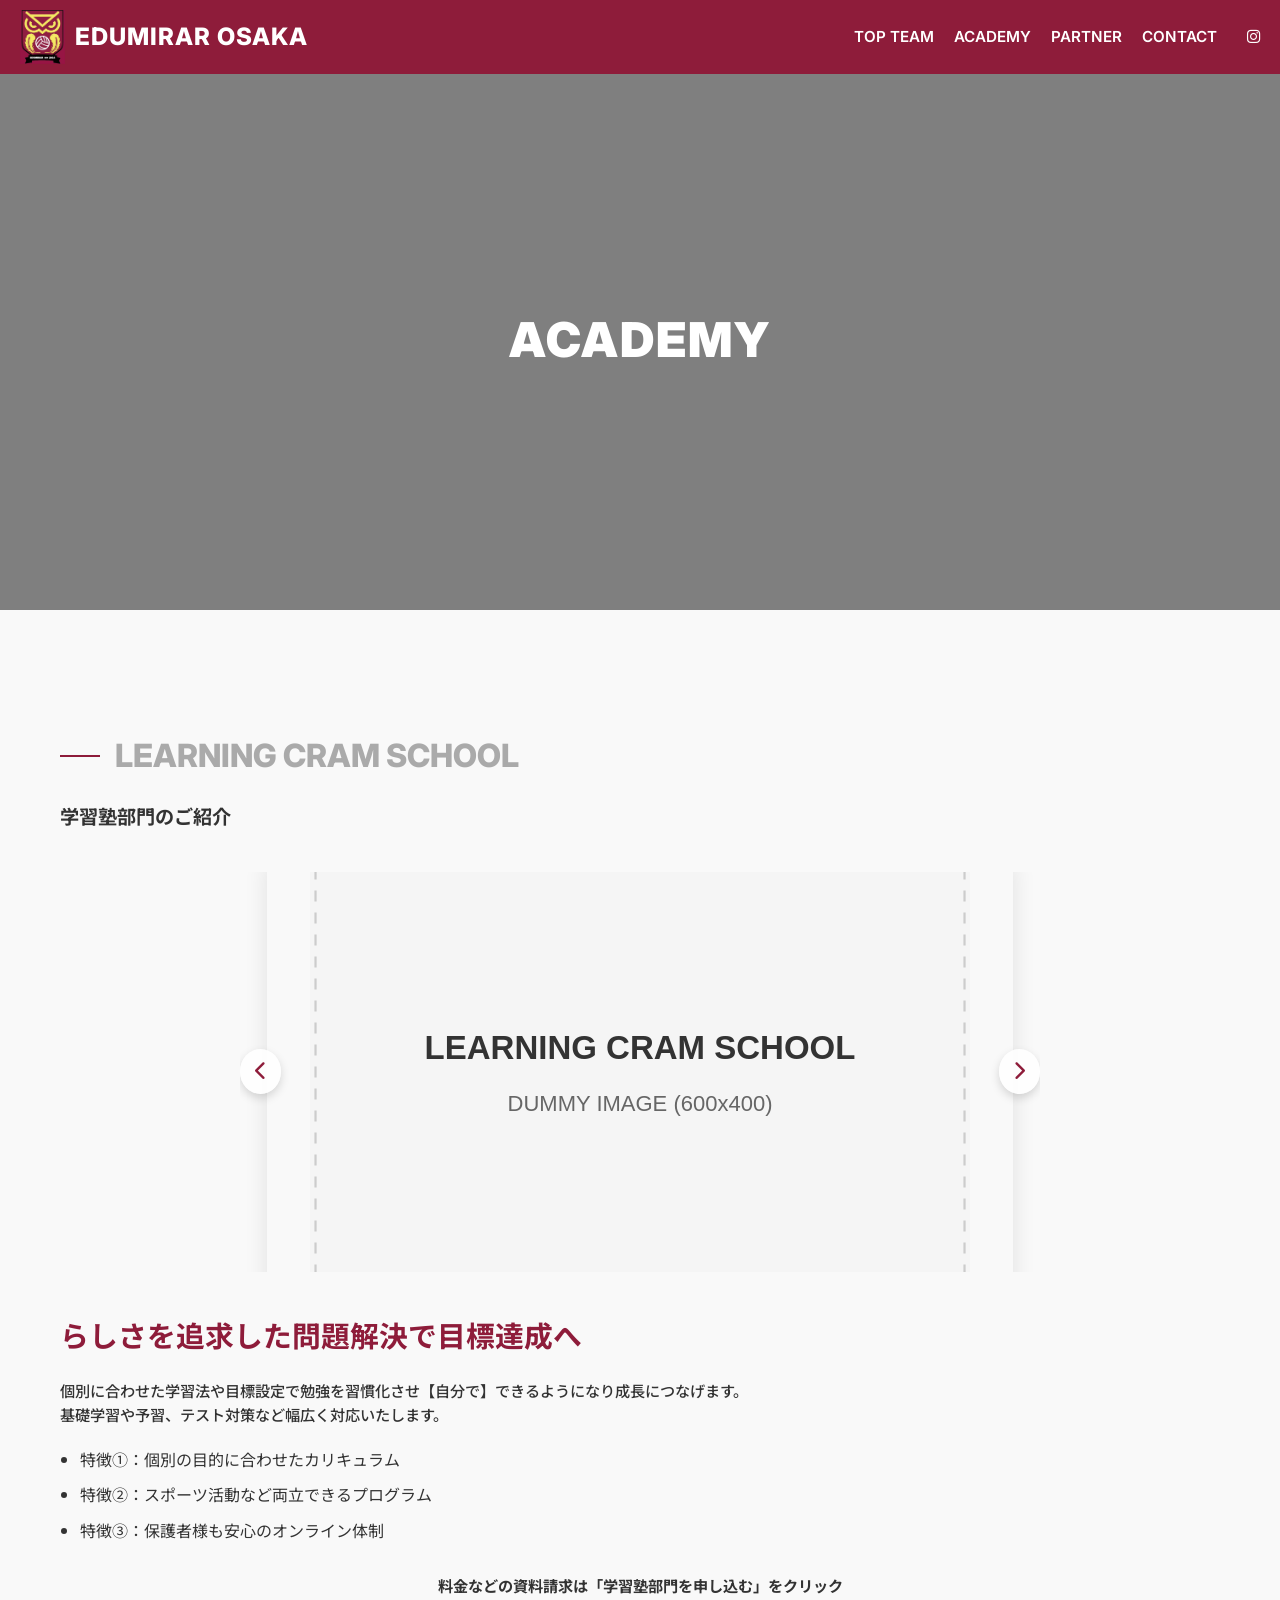
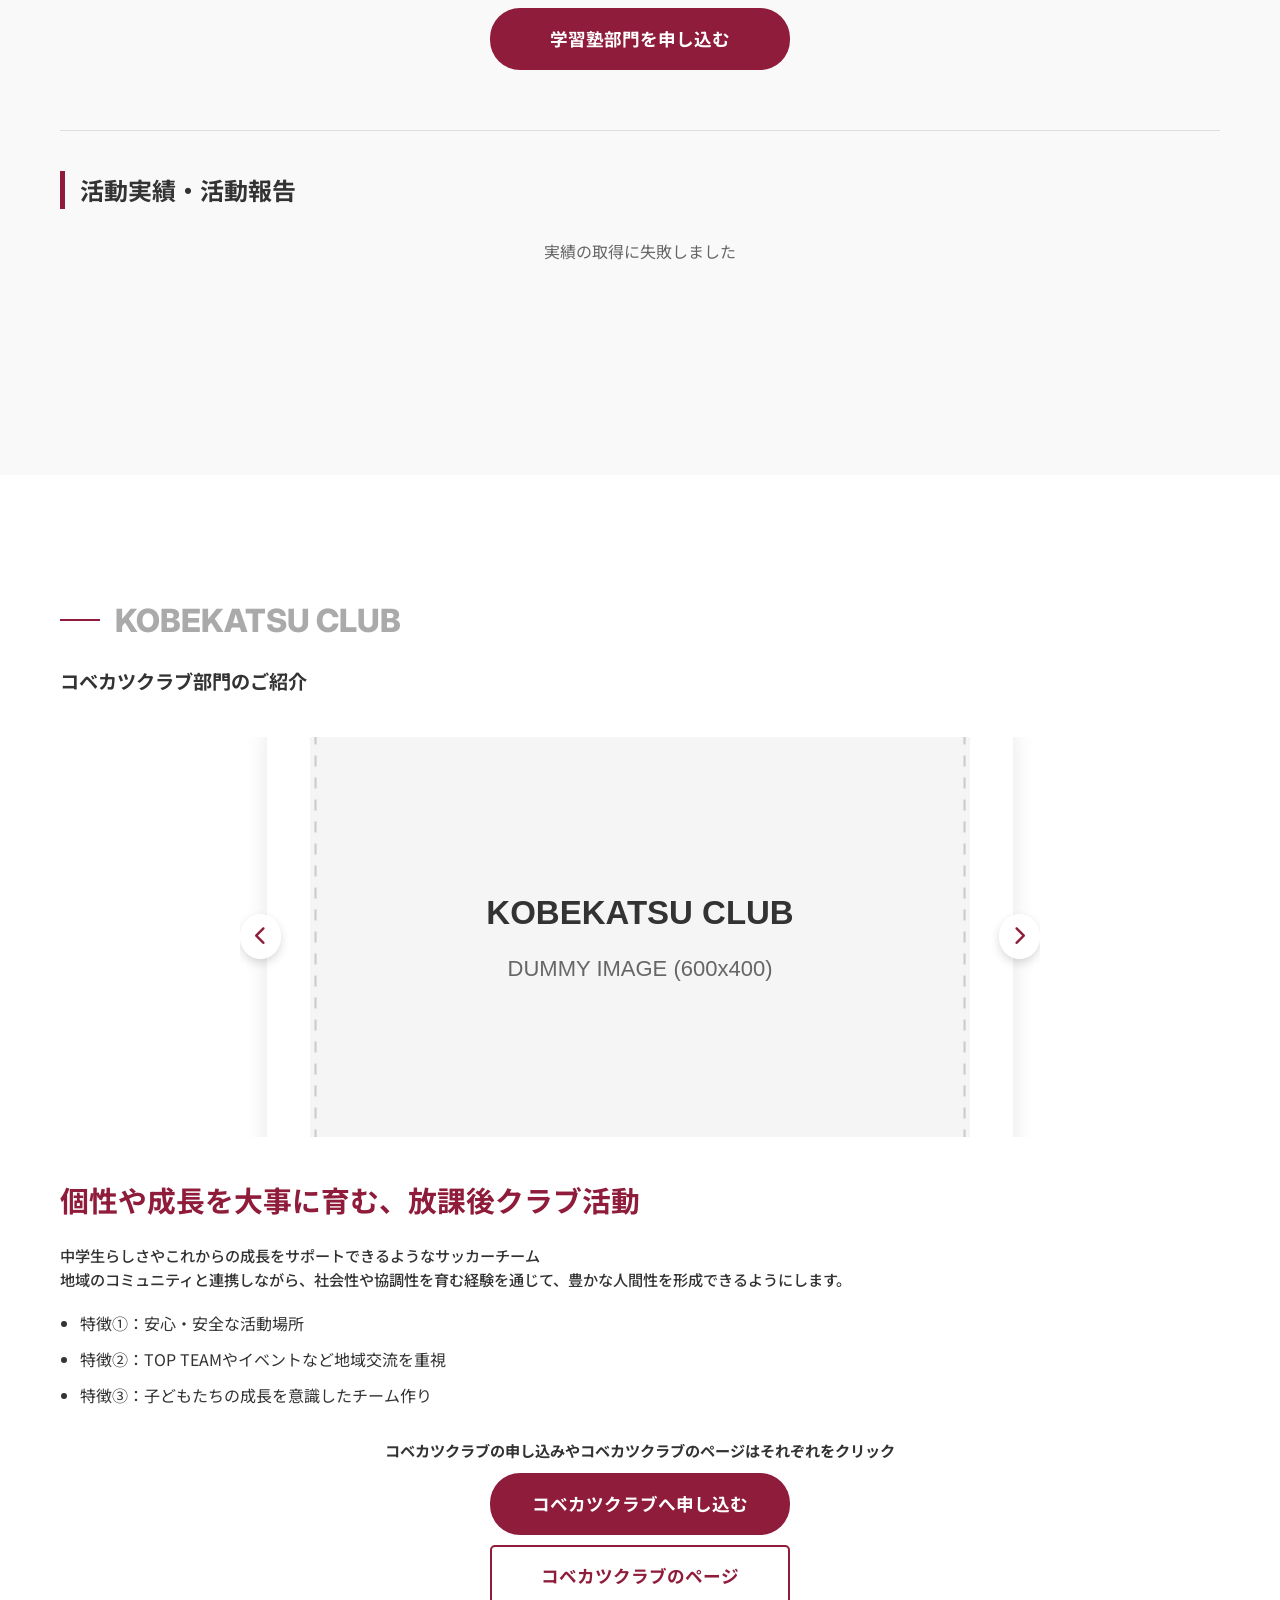
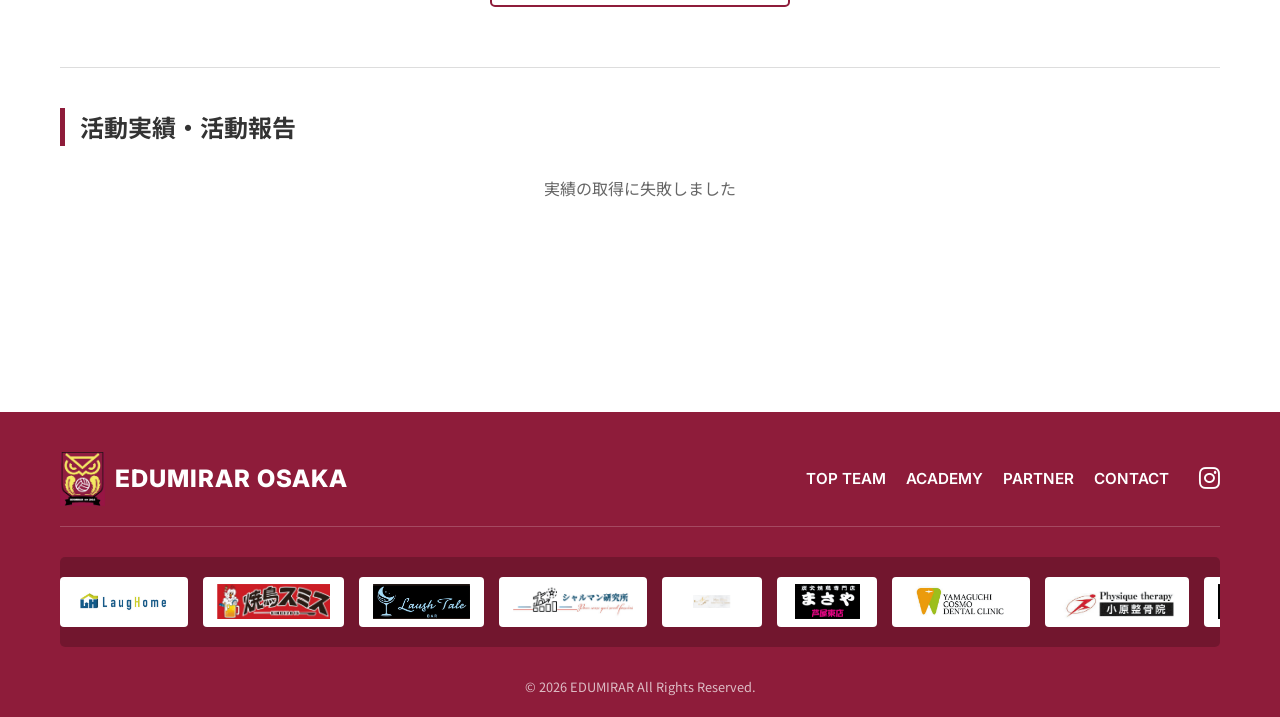
==== commit 4c9556c5: "Update images in ACADEMY page" ====
--- a/academy.html
+++ b/academy.html
@@ -51,50 +51,20 @@
 
     <!-- Mobile Menu Overlay -->
     <div class="mobile-menu">
-        <div class="mobile-menu-grid">
-            <div class="mobile-menu-block">
-                <h3>TOP TEAM</h3>
-                <ul>
-                    <li><a href="top-team.html">年間スケジュール</a></li>
-                    <li><a href="top-team.html">試合結果</a></li>
-                    <li><a href="top-team.html">メンバー・スタッフ</a></li>
-                    <li><a href="top-team.html">監督挨拶</a></li>
-                </ul>
-            </div>
-            <div class="mobile-menu-block">
-                <h3>ACADEMY</h3>
-                <ul>
-                    <li><a href="academy.html">コベカツクラブ</a></li>
-                    <li><a href="academy.html">〇〇校</a></li>
-                    <li><a href="academy.html">募集要項</a></li>
-                    <li><a href="academy.html">問い合わせ</a></li>
-                </ul>
-            </div>
-            <div class="mobile-menu-block">
-                <h3>PARTNER</h3>
-                <ul>
-                    <li><a href="partner.html">法人様向け</a></li>
-                    <li><a href="partner.html">個人の方向け</a></li>
-                    <li><a href="partner.html">活動報告</a></li>
-                    <li><a href="contact.html">問い合わせ</a></li>
-                </ul>
-            </div>
-            <div class="mobile-menu-block">
-                <h3>CONTACT</h3>
-                <ul>
-                    <li><a href="contact.html">入団・体験</a></li>
-                    <li><a href="contact.html">練習試合申し込み</a></li>
-                    <li><a href="contact.html">スポンサー各種</a></li>
-                </ul>
-            </div>
-
-        </div>
+        <nav class="mobile-menu-nav">
+            <a href="index.html">MAIN PAGE</a>
+            <a href="top-team.html">TOP TEAM</a>
+            <a href="academy.html">ACADEMY</a>
+            <a href="partner.html">PARTNER</a>
+            <a href="contact.html">CONTACT</a>
+            <a href="https://www.instagram.com/edumirar_osaka?igsh=d253eTNsYndmdXB6" target="_blank" rel="noopener noreferrer" class="sns-mobile" aria-label="Instagram"><i class="fa-brands fa-instagram"></i></a>
+        </nav>
     </div>
 
     <main class="main-content">
 
         <!-- Hero / Top Banner -->
-        <section class="team-hero" style="background-image: url('images/academy-hero-dummy.svg');">
+        <section class="team-hero" style="background-image: url('images/コベカツクラブ.jpg');">
             <div class="hero-overlay-center">
                 <h1>ACADEMY</h1>
             </div>
@@ -182,7 +152,7 @@
                     <button class="slider-arrow prev kobekatsu-prev"><i class="fa-solid fa-chevron-left"></i></button>
                     <div class="academy-slider kobekatsu-slider">
                         <div class="academy-slide active-slide">
-                            <img src="images/kobekatsu-dummy.svg" alt="KOBEKATSU CLUB 1">
+                            <img src="images/コベカツ.svg" alt="KOBEKATSU CLUB 1">
                         </div>
                         <div class="academy-slide">
                             <img src="images/kobekatsu-dummy.svg" alt="KOBEKATSU CLUB 2">
--- a/css/style.css
+++ b/css/style.css
@@ -286,8 +286,9 @@
     background-color: var(--primary-color);
     z-index: 1050;
     transition: var(--transition);
-    padding: 80px 20px 40px;
-    overflow-y: auto;
+    display: flex;
+    align-items: center;
+    justify-content: center;
     opacity: 0;
 }
 
@@ -296,25 +297,46 @@
     opacity: 1;
 }
 
-.mobile-menu-grid {
-    display: grid;
-    grid-template-columns: repeat(2, 1fr);
-    gap: 15px;
-}
-
-.mobile-menu-block h3 {
-    color: var(--text-light);
-    font-size: 1.1rem;
-    border-bottom: 1px solid rgba(255, 255, 255, 0.3);
-    padding-bottom: 5px;
-    margin-bottom: 10px;
-}
-
-.mobile-menu-block ul li a {
-    display: block;
-    color: var(--text-light);
-    padding: 8px 0;
-    font-size: 0.9rem;
+.mobile-menu-nav {
+    display: flex;
+    flex-direction: column;
+    align-items: center;
+    gap: 10px;
+    width: 100%;
+    padding: 0 30px;
+}
+
+.mobile-menu-nav a {
+    display: flex;
+    align-items: center;
+    justify-content: center;
+    gap: 14px;
+    color: #ffffff;
+    font-family: var(--font-en);
+    font-size: 1.4rem;
+    font-weight: 800;
+    letter-spacing: 0.12em;
+    padding: 16px 0;
+    width: 100%;
+    text-align: center;
+    border-bottom: 1px solid rgba(255, 255, 255, 0.15);
+    transition: opacity 0.2s ease;
+}
+
+.mobile-menu-nav a:hover {
+    opacity: 0.7;
+}
+
+.mobile-menu-nav a:last-child {
+    border-bottom: none;
+    margin-top: 10px;
+}
+
+.mobile-menu-nav a.sns-mobile {
+    font-size: 2rem;
+    border-bottom: none;
+    width: auto;
+    padding: 10px 20px;
 }
 
 .main-content {
@@ -1104,8 +1126,9 @@
 
 .hero-maintext {
     font-family: var(--font-en);
-    font-size: 4rem;
+    font-size: min(12vw, 4rem);
     font-weight: 900;
+    white-space: nowrap; /* 強制的に1行にする */
 }
 
 .hero-img-right {
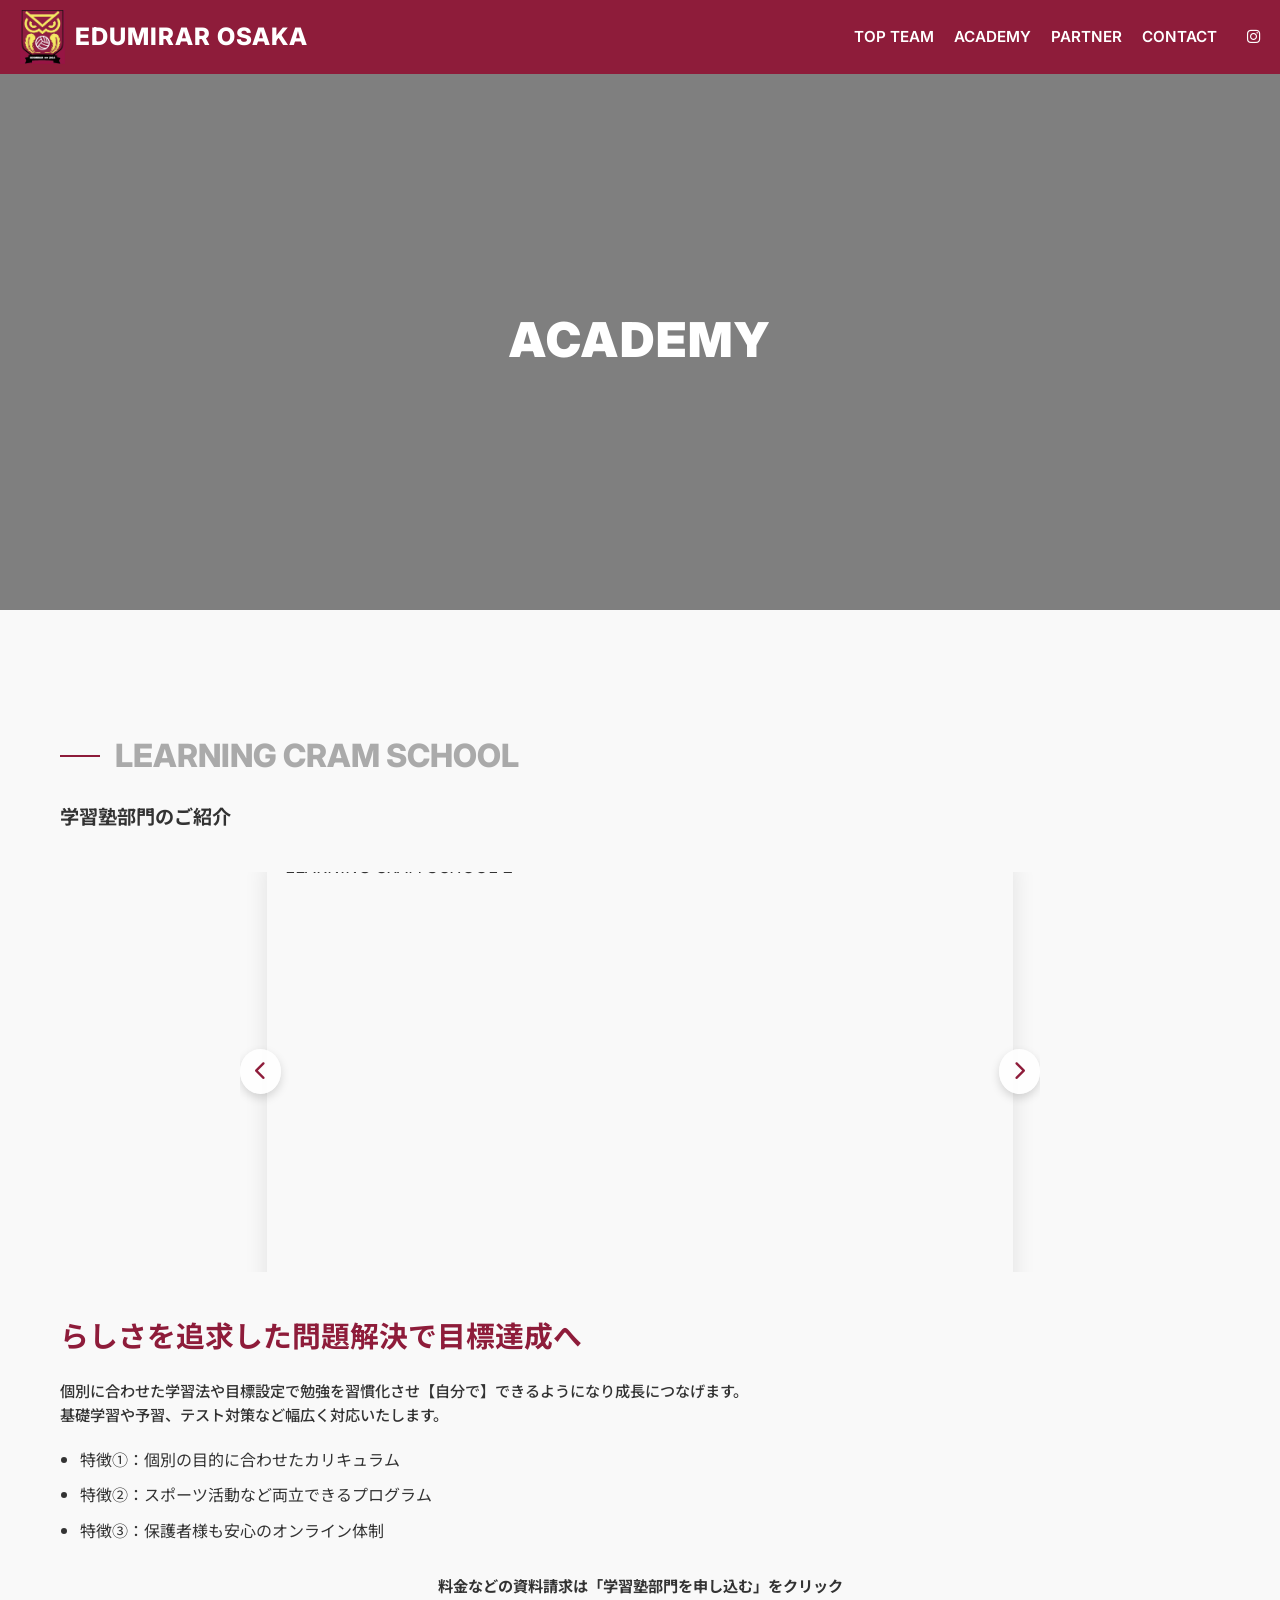
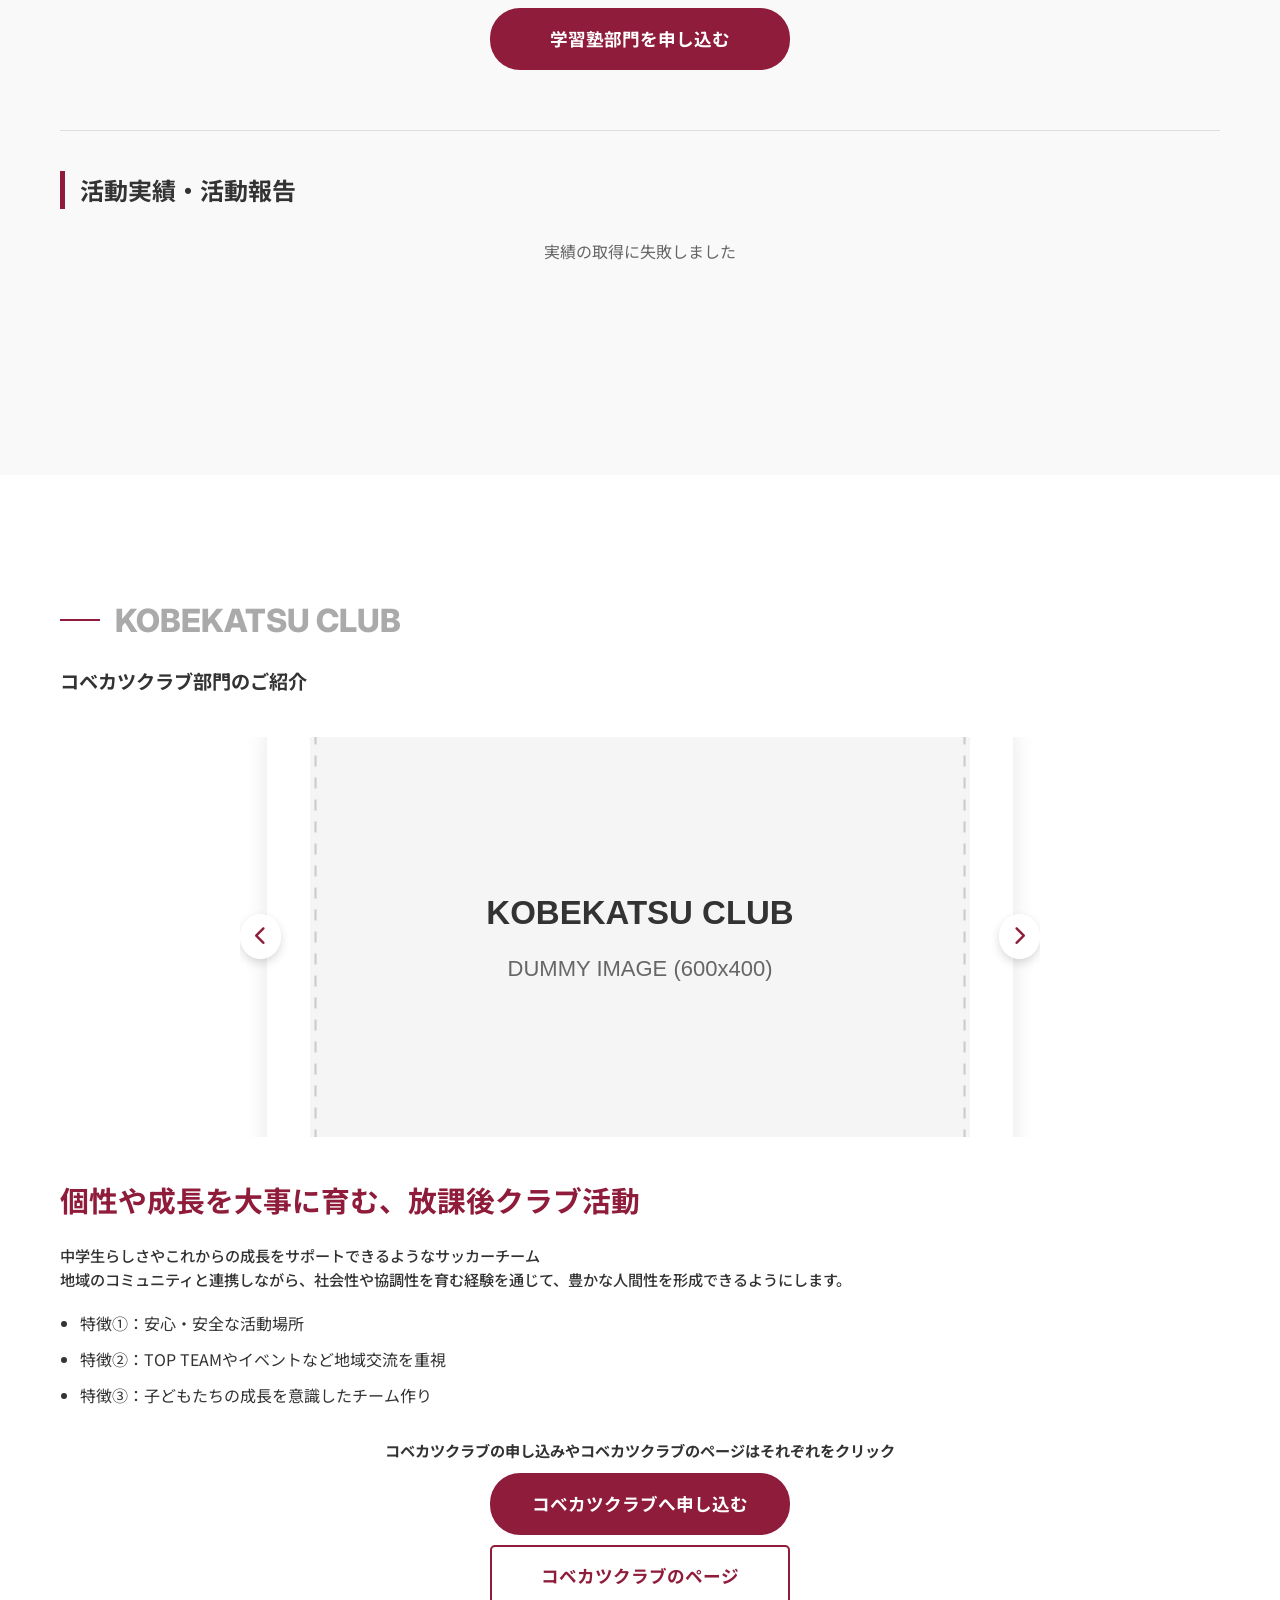
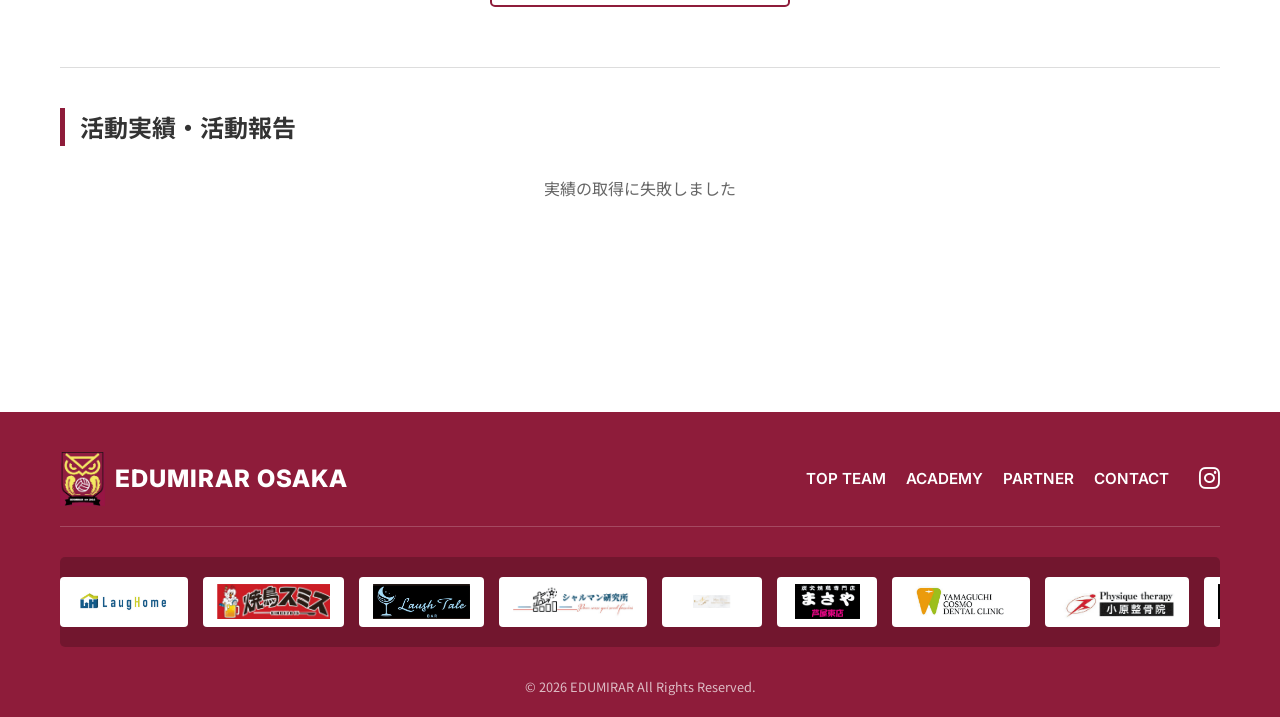
==== commit 092c5385: "Update learning cram school slider images" ====
--- a/academy.html
+++ b/academy.html
@@ -80,13 +80,10 @@
                     <button class="slider-arrow prev cram-prev"><i class="fa-solid fa-chevron-left"></i></button>
                     <div class="academy-slider cram-slider">
                         <div class="academy-slide active-slide">
-                            <img src="images/cram-school-dummy.svg" alt="LEARNING CRAM SCHOOL 1">
+                            <img src="images/学習塾部門 メイン画像-01.png" alt="LEARNING CRAM SCHOOL 1">
                         </div>
                         <div class="academy-slide">
-                            <img src="images/cram-school-dummy.svg" alt="LEARNING CRAM SCHOOL 2">
-                        </div>
-                        <div class="academy-slide">
-                            <img src="images/cram-school-dummy.svg" alt="LEARNING CRAM SCHOOL 3">
+                            <img src="images/学習塾部門 メイン画像-02.png" alt="LEARNING CRAM SCHOOL 2">
                         </div>
                     </div>
                     <button class="slider-arrow next cram-next"><i class="fa-solid fa-chevron-right"></i></button>
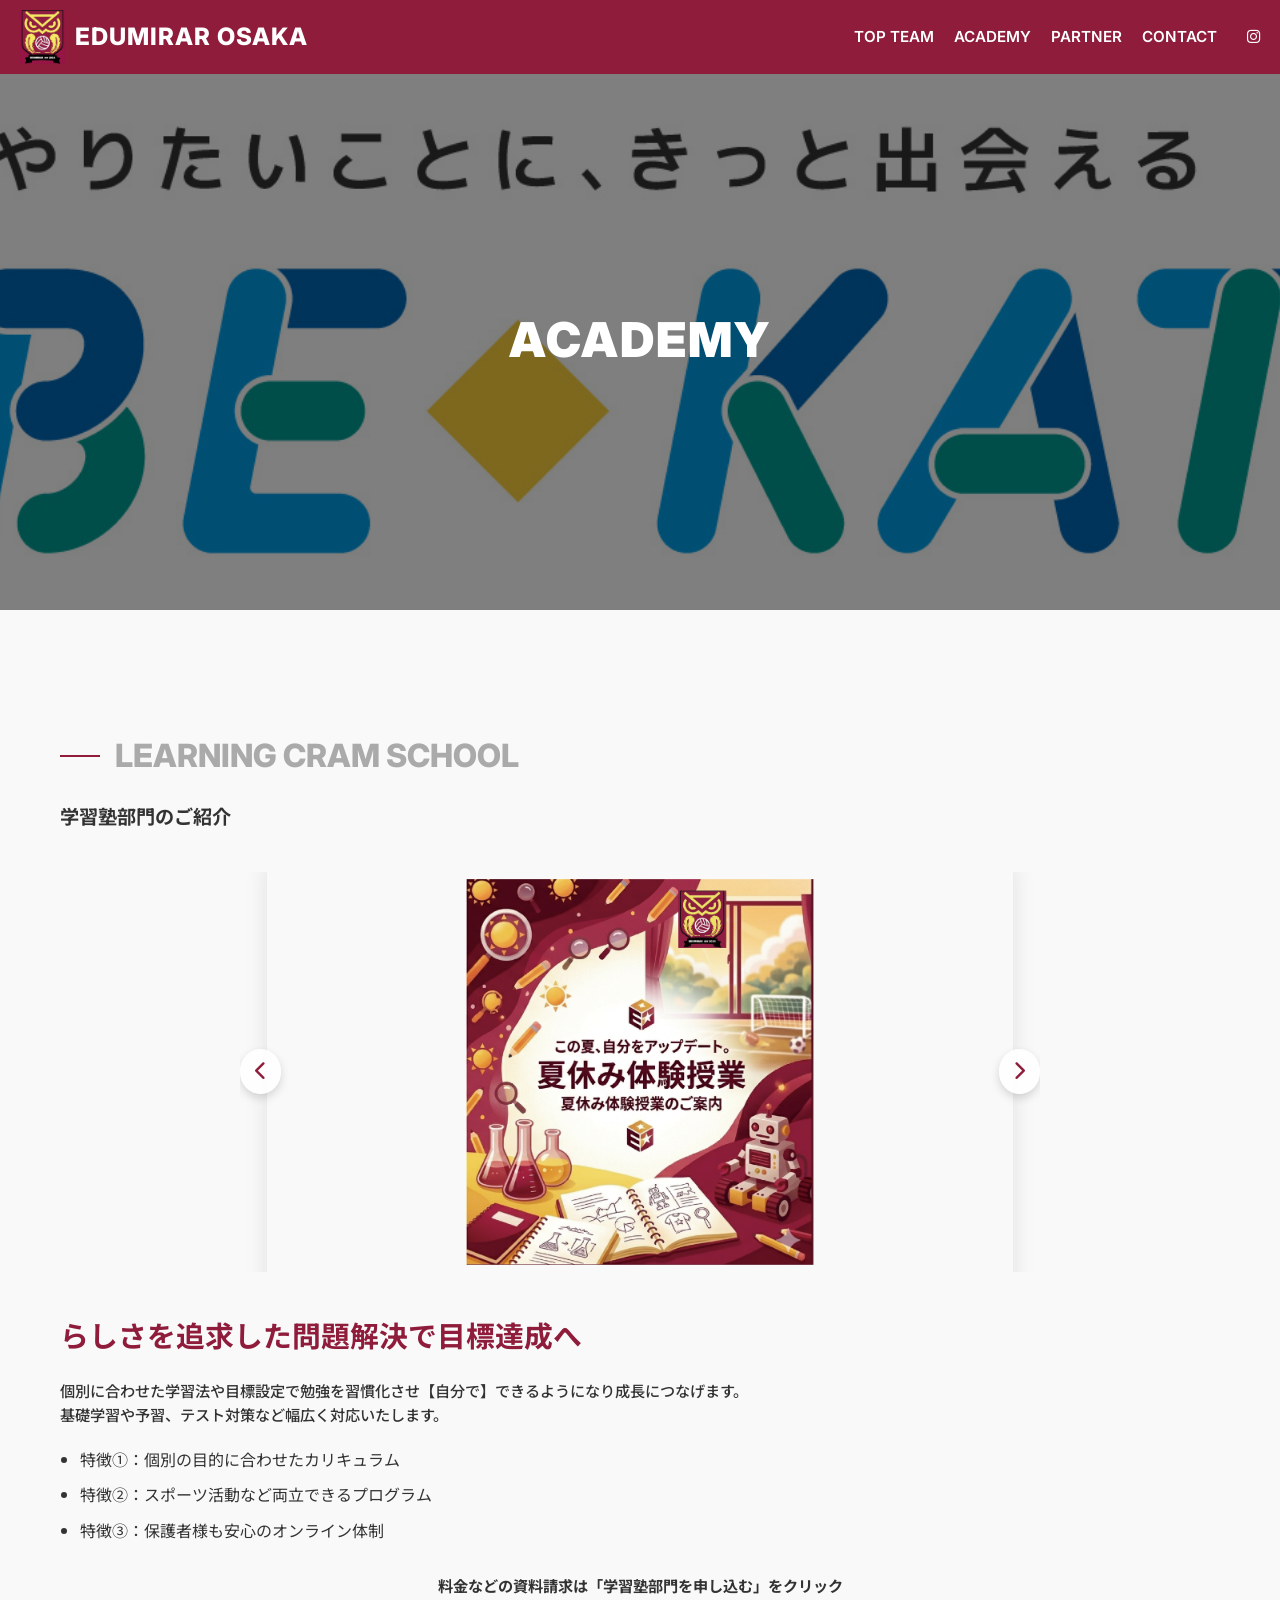
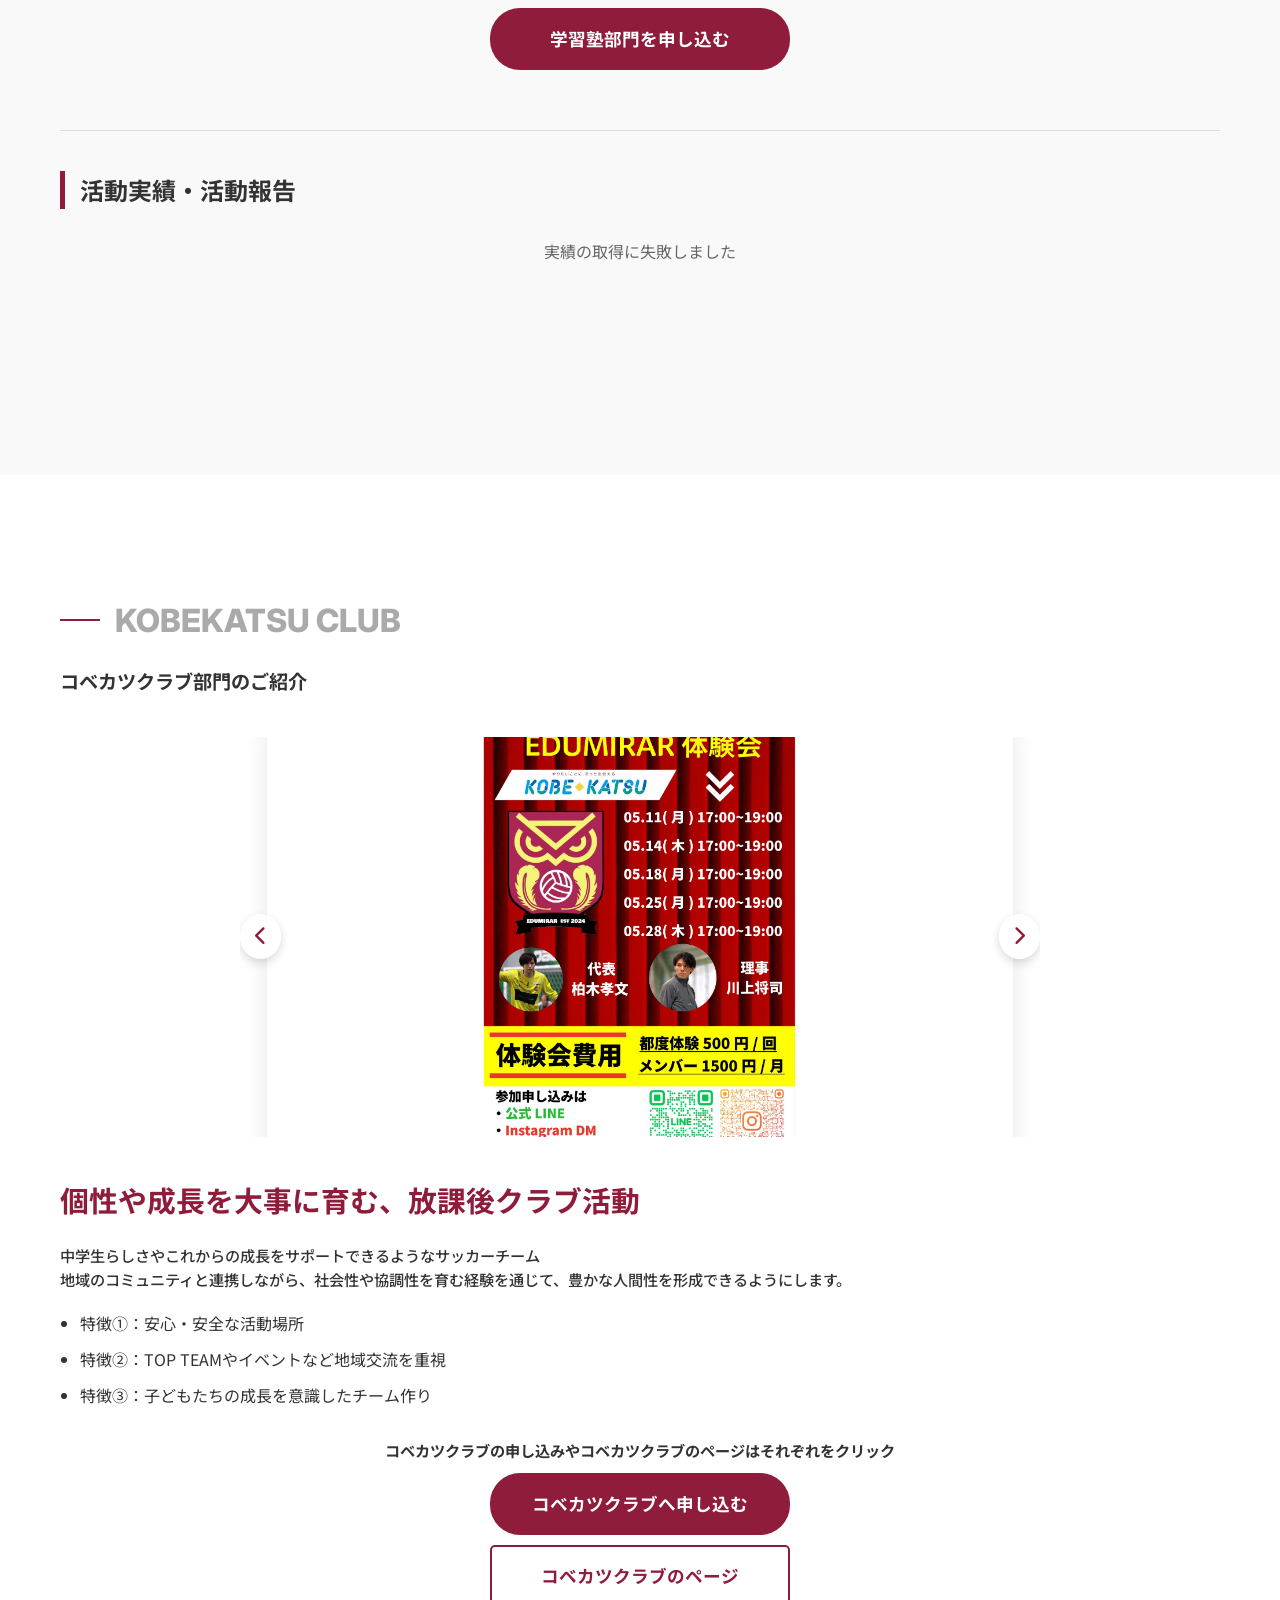
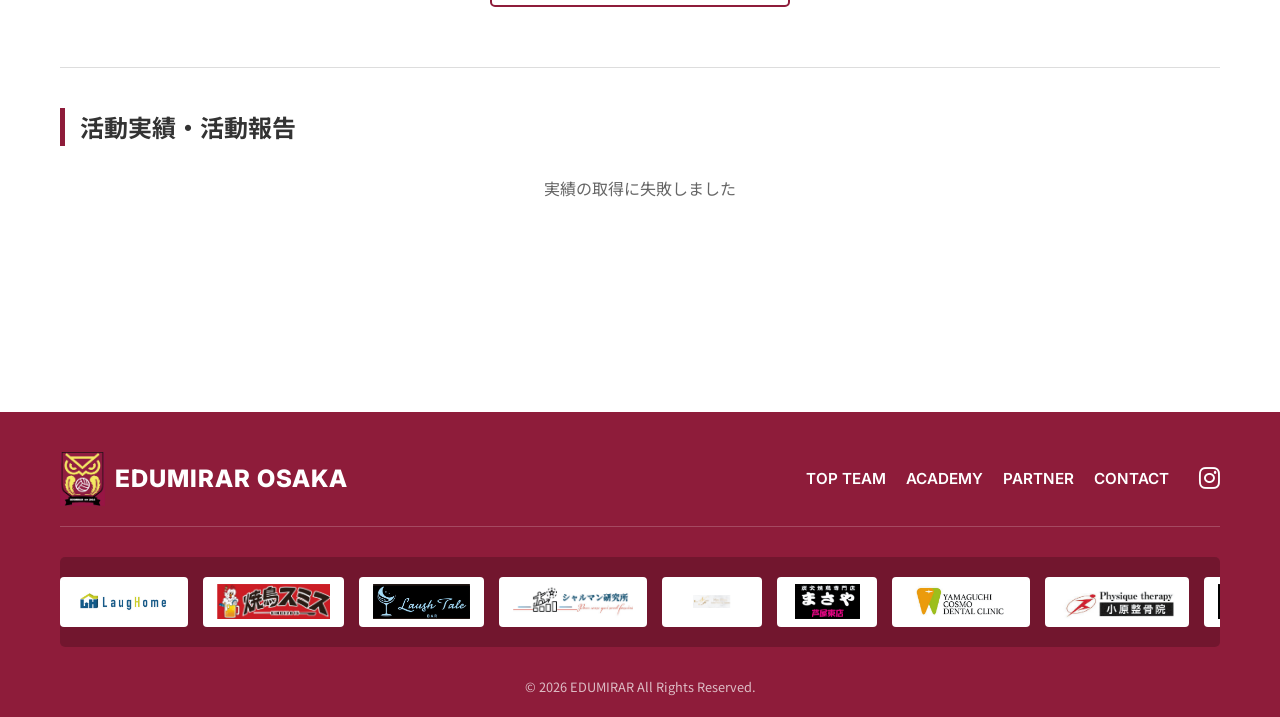
==== commit 43d1f9ae: "Rename japanese image files to fix GitHub Pages display issue and add trial image to slider" ====
--- a/academy.html
+++ b/academy.html
@@ -64,7 +64,7 @@
     <main class="main-content">
 
         <!-- Hero / Top Banner -->
-        <section class="team-hero" style="background-image: url('images/コベカツクラブ.jpg');">
+        <section class="team-hero" style="background-image: url('images/kobekatsu-club-hero.jpg');">
             <div class="hero-overlay-center">
                 <h1>ACADEMY</h1>
             </div>
@@ -152,10 +152,7 @@
                             <img src="images/コベカツ.svg" alt="KOBEKATSU CLUB 1">
                         </div>
                         <div class="academy-slide">
-                            <img src="images/kobekatsu-dummy.svg" alt="KOBEKATSU CLUB 2">
-                        </div>
-                        <div class="academy-slide">
-                            <img src="images/kobekatsu-dummy.svg" alt="KOBEKATSU CLUB 3">
+                            <img src="images/kobekatsu-trial.jpg" alt="KOBEKATSU CLUB 2">
                         </div>
                     </div>
                     <button class="slider-arrow next kobekatsu-next"><i class="fa-solid fa-chevron-right"></i></button>
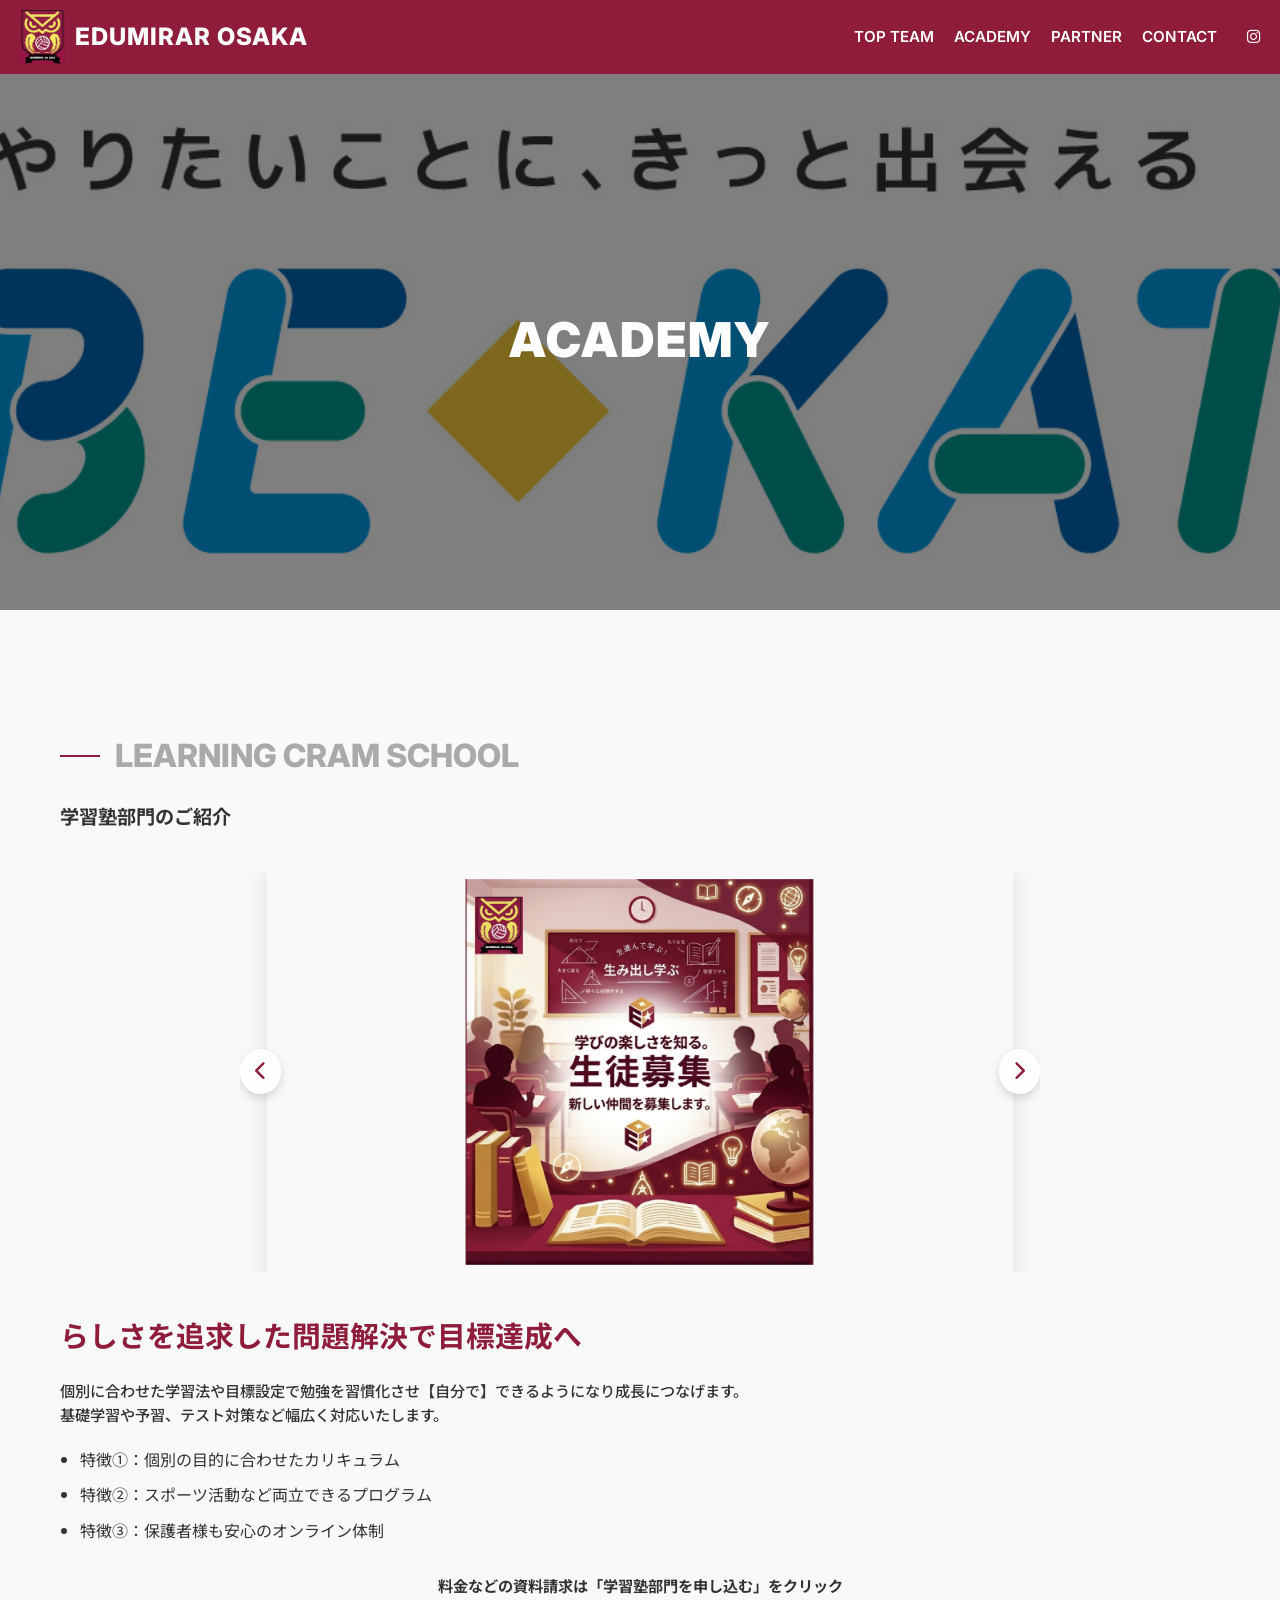
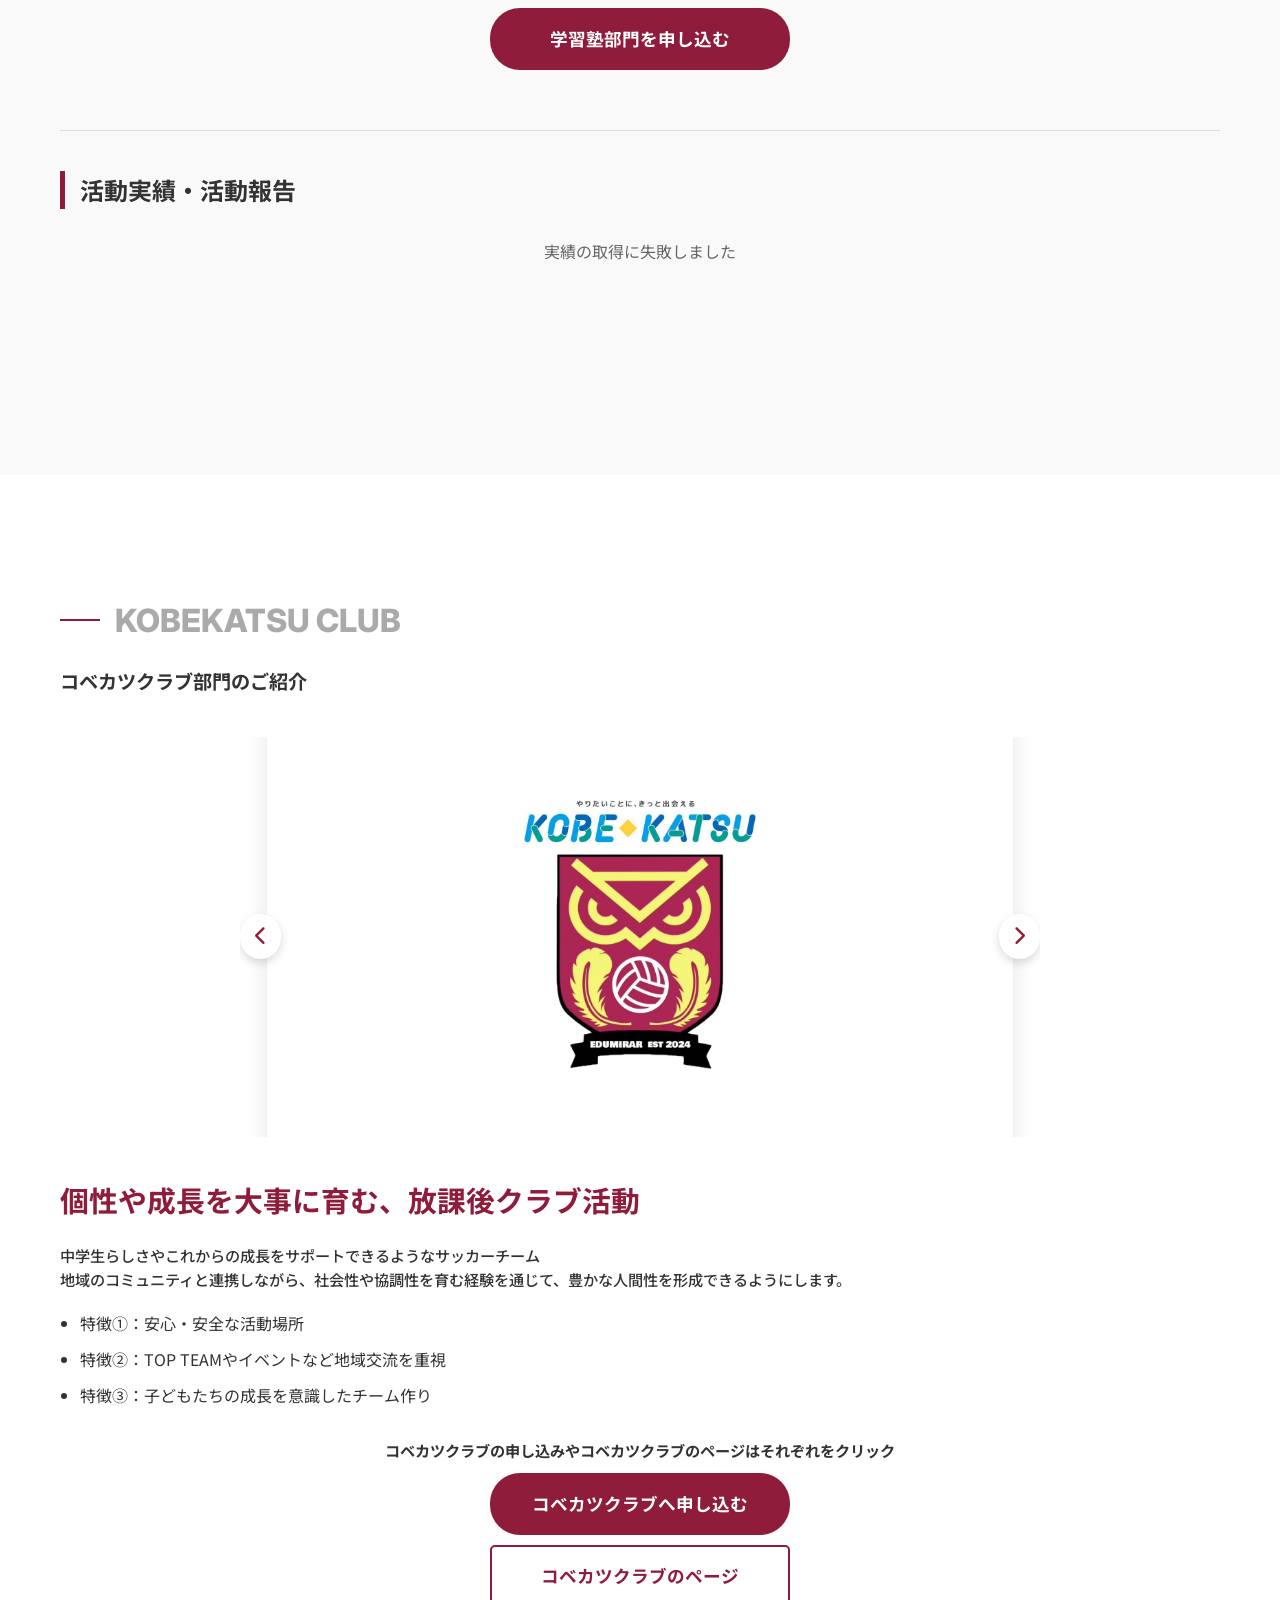
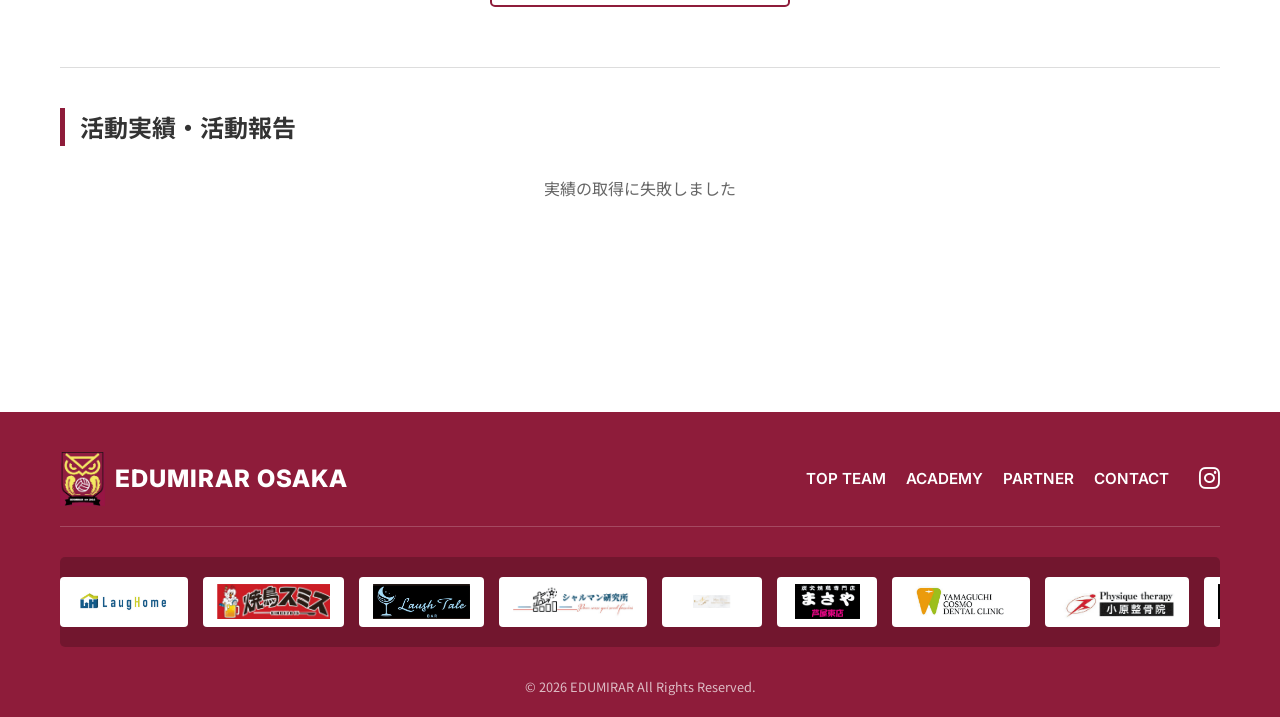
==== commit 3bdfbe1f: "feat: SEO対策 (meta tags, sitemap, robots.txt)" ====
--- a/academy.html
+++ b/academy.html
@@ -14,6 +14,14 @@
             }
         }
     </style>
+    <meta name="description" content="EDUMIRAR ACADEMY（フットサルアカデミー）とMIRAR CRAM SCHOOL（学習塾部門）のご案内。スポーツと学びの両立を目指します。">
+    <meta name="keywords" content="EDUMIRAR, アカデミー, サッカースクール, 学習塾, 文武両道">
+    <meta property="og:title" content="ACADEMY | EDUMIRAR OFFICIAL SITE">
+    <meta property="og:description" content="EDUMIRAR ACADEMYと学習塾部門のご案内。スポーツと学びの両立を目指します。">
+    <meta property="og:image" content="https://takahumi0110-lgtm.github.io/edumirar-website/images/コベカツ.svg">
+    <meta property="og:url" content="https://takahumi0110-lgtm.github.io/edumirar-website/academy.html">
+    <meta property="og:type" content="article">
+    <meta name="twitter:card" content="summary_large_image">
 </head>
 
 <body>
